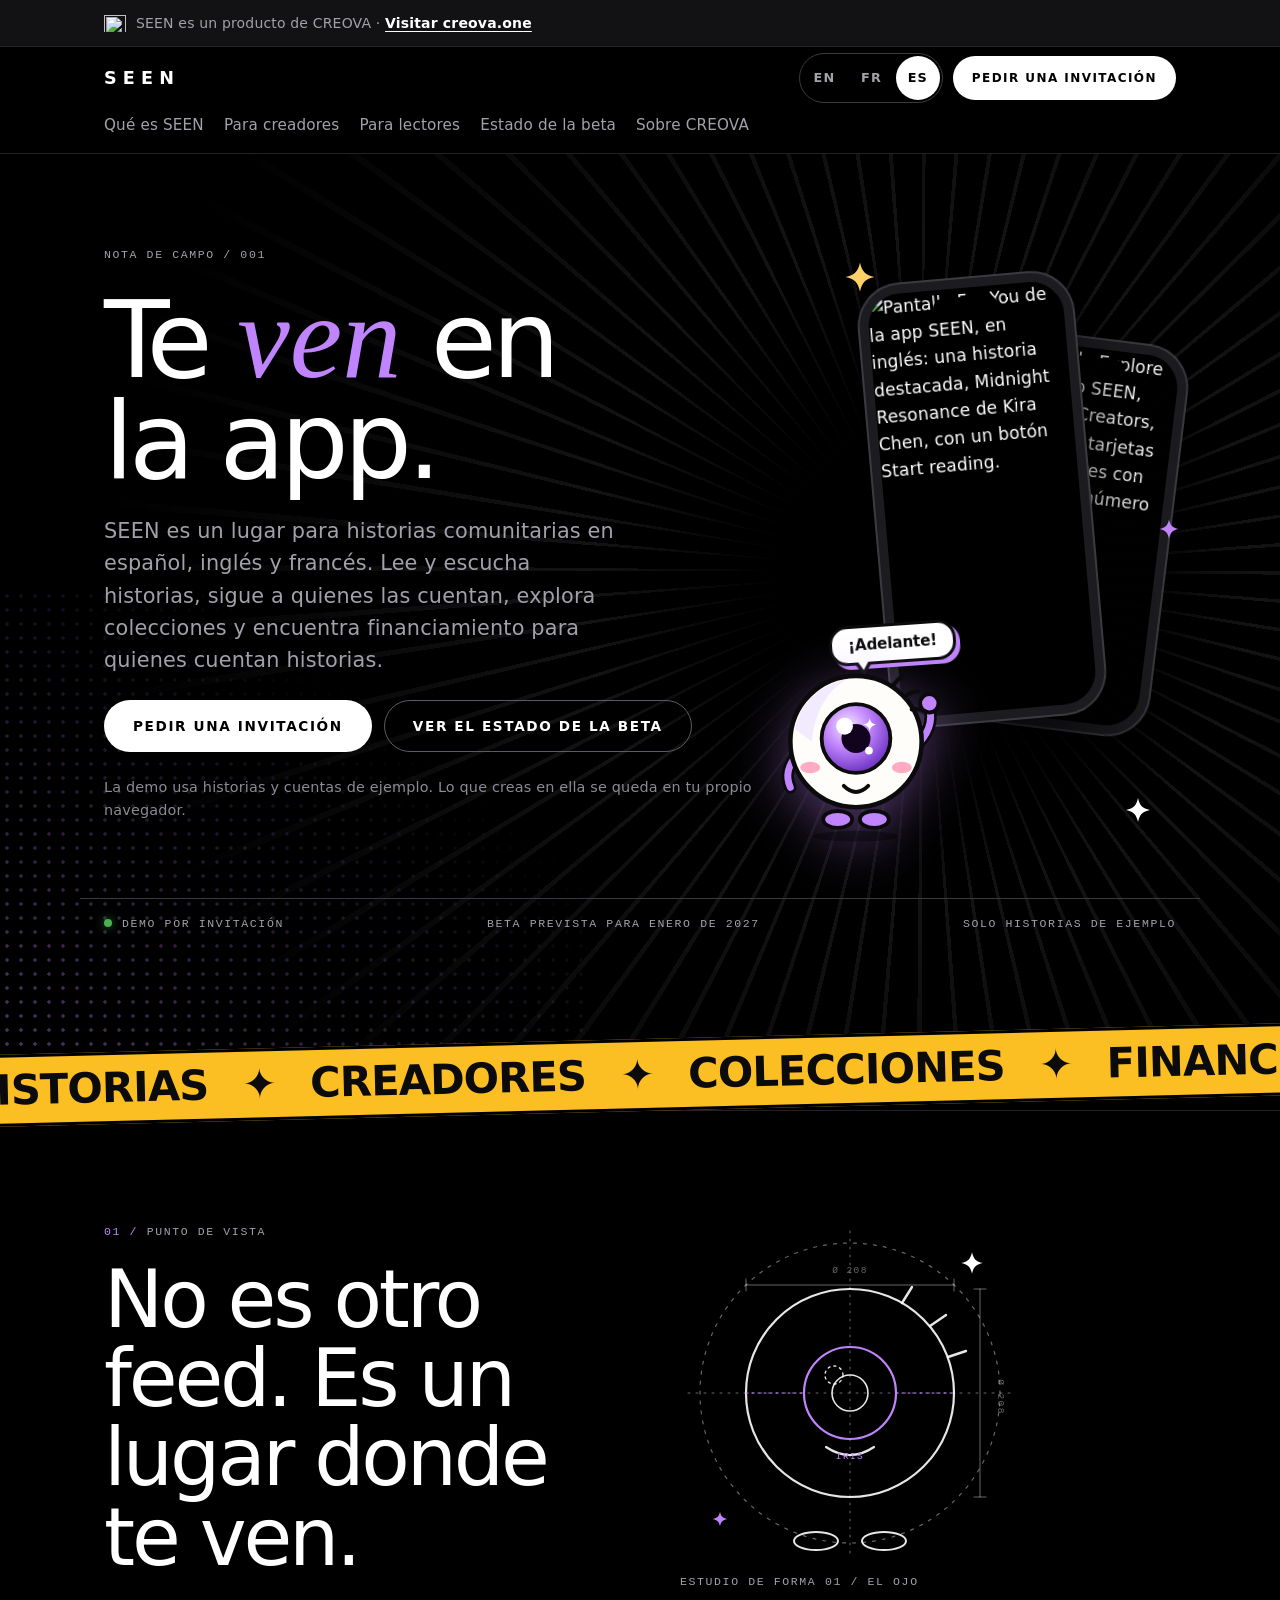
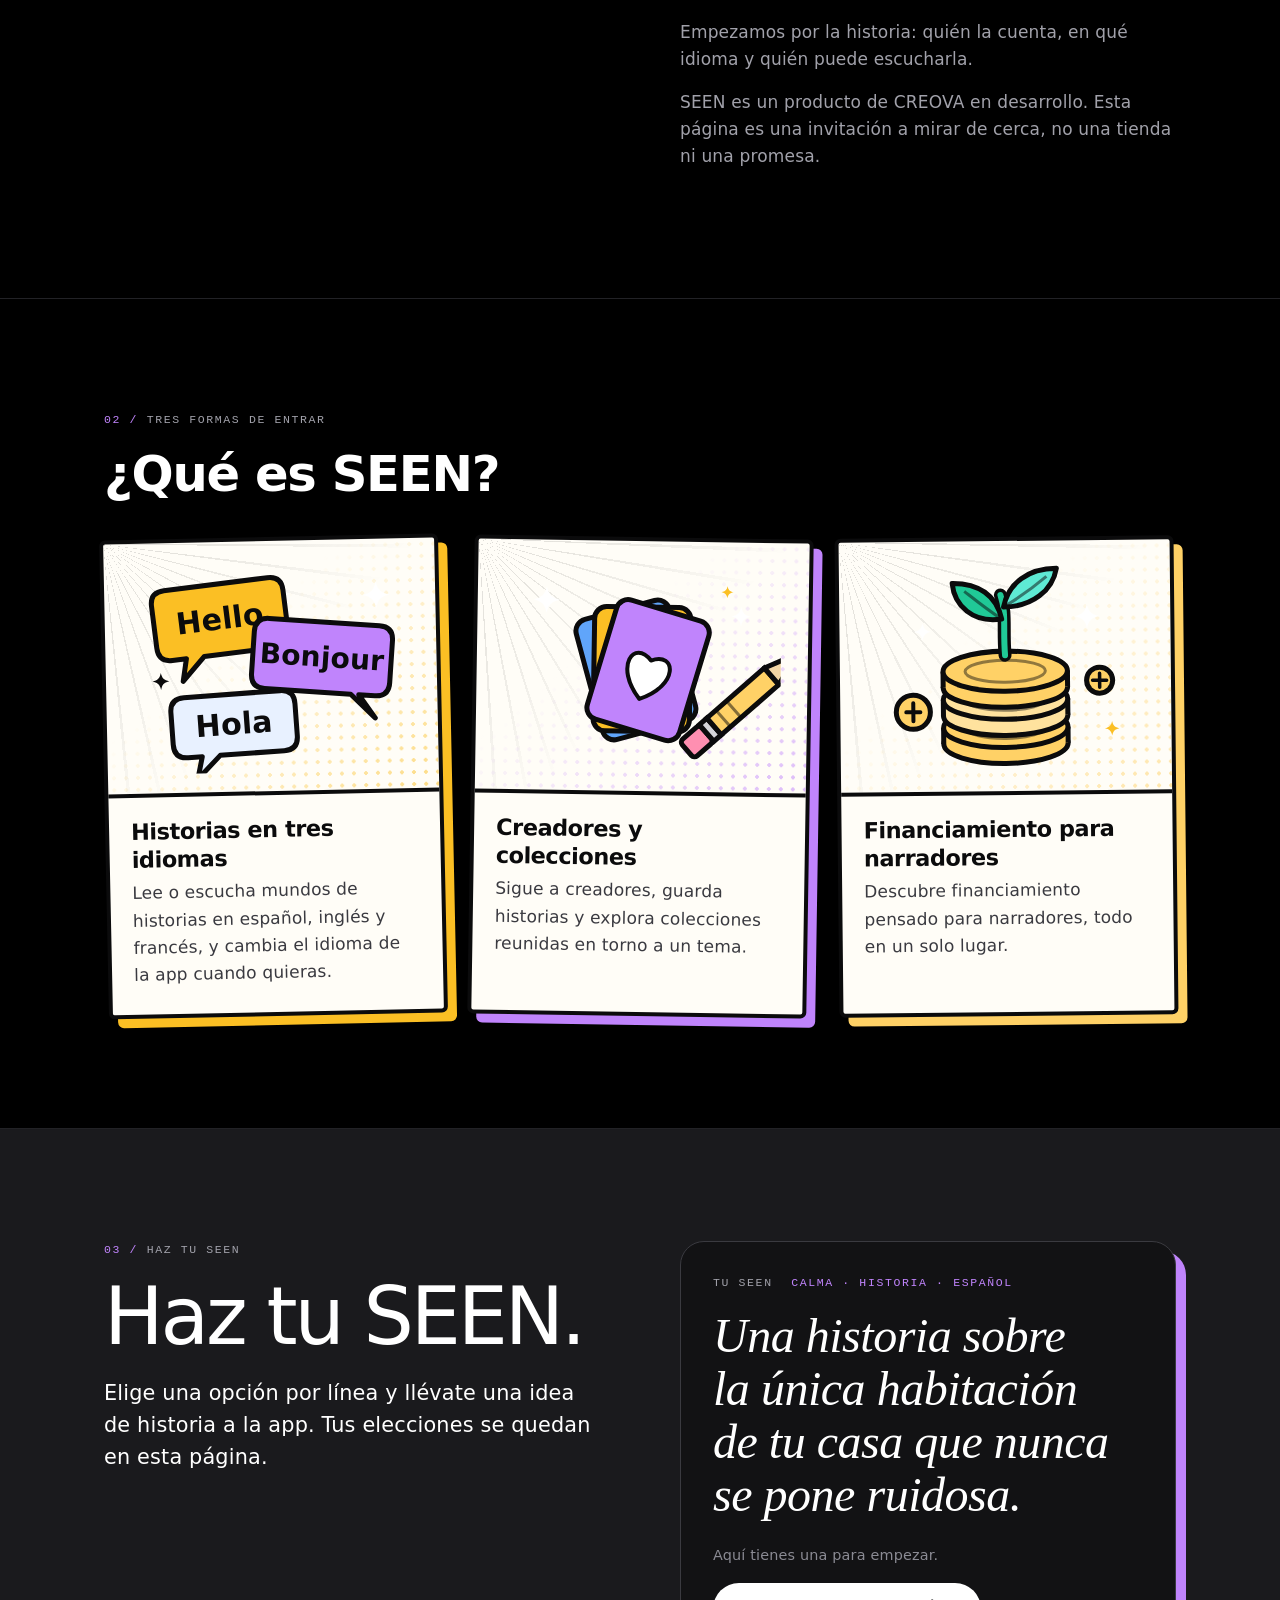
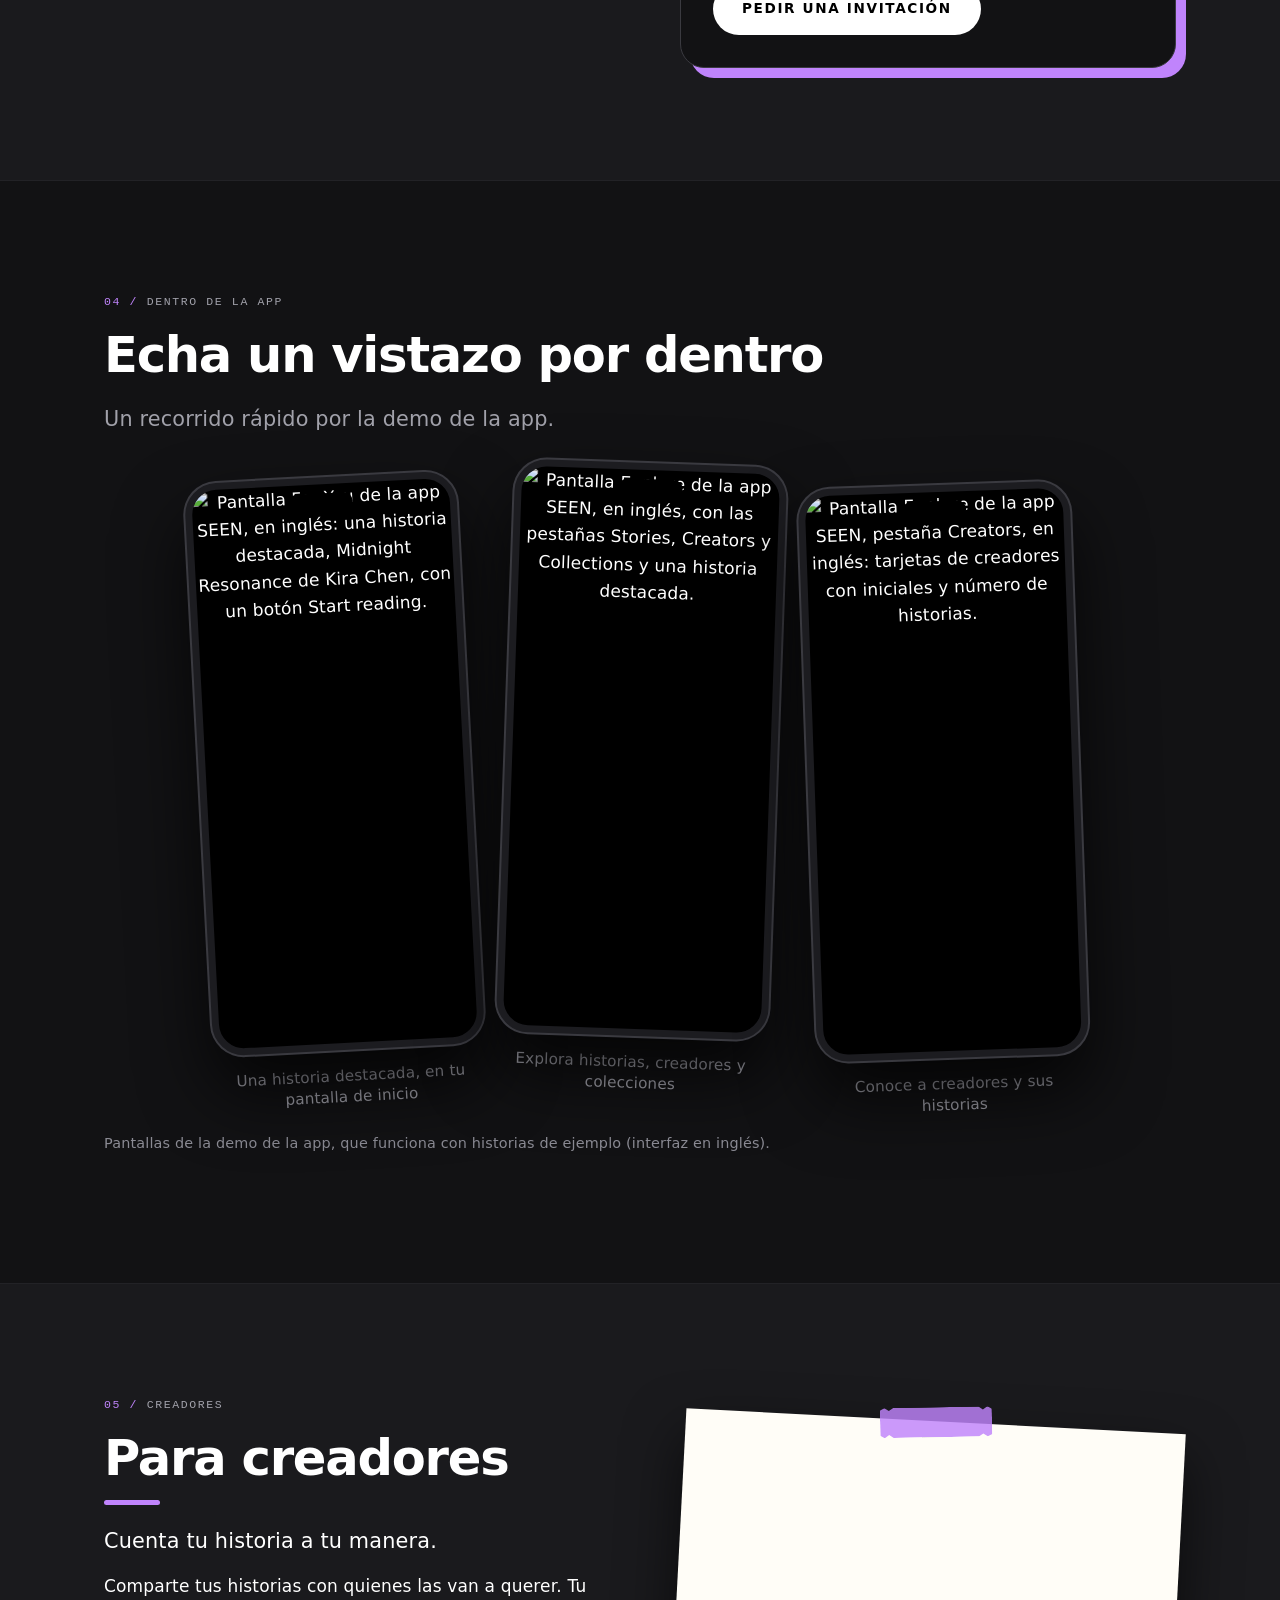
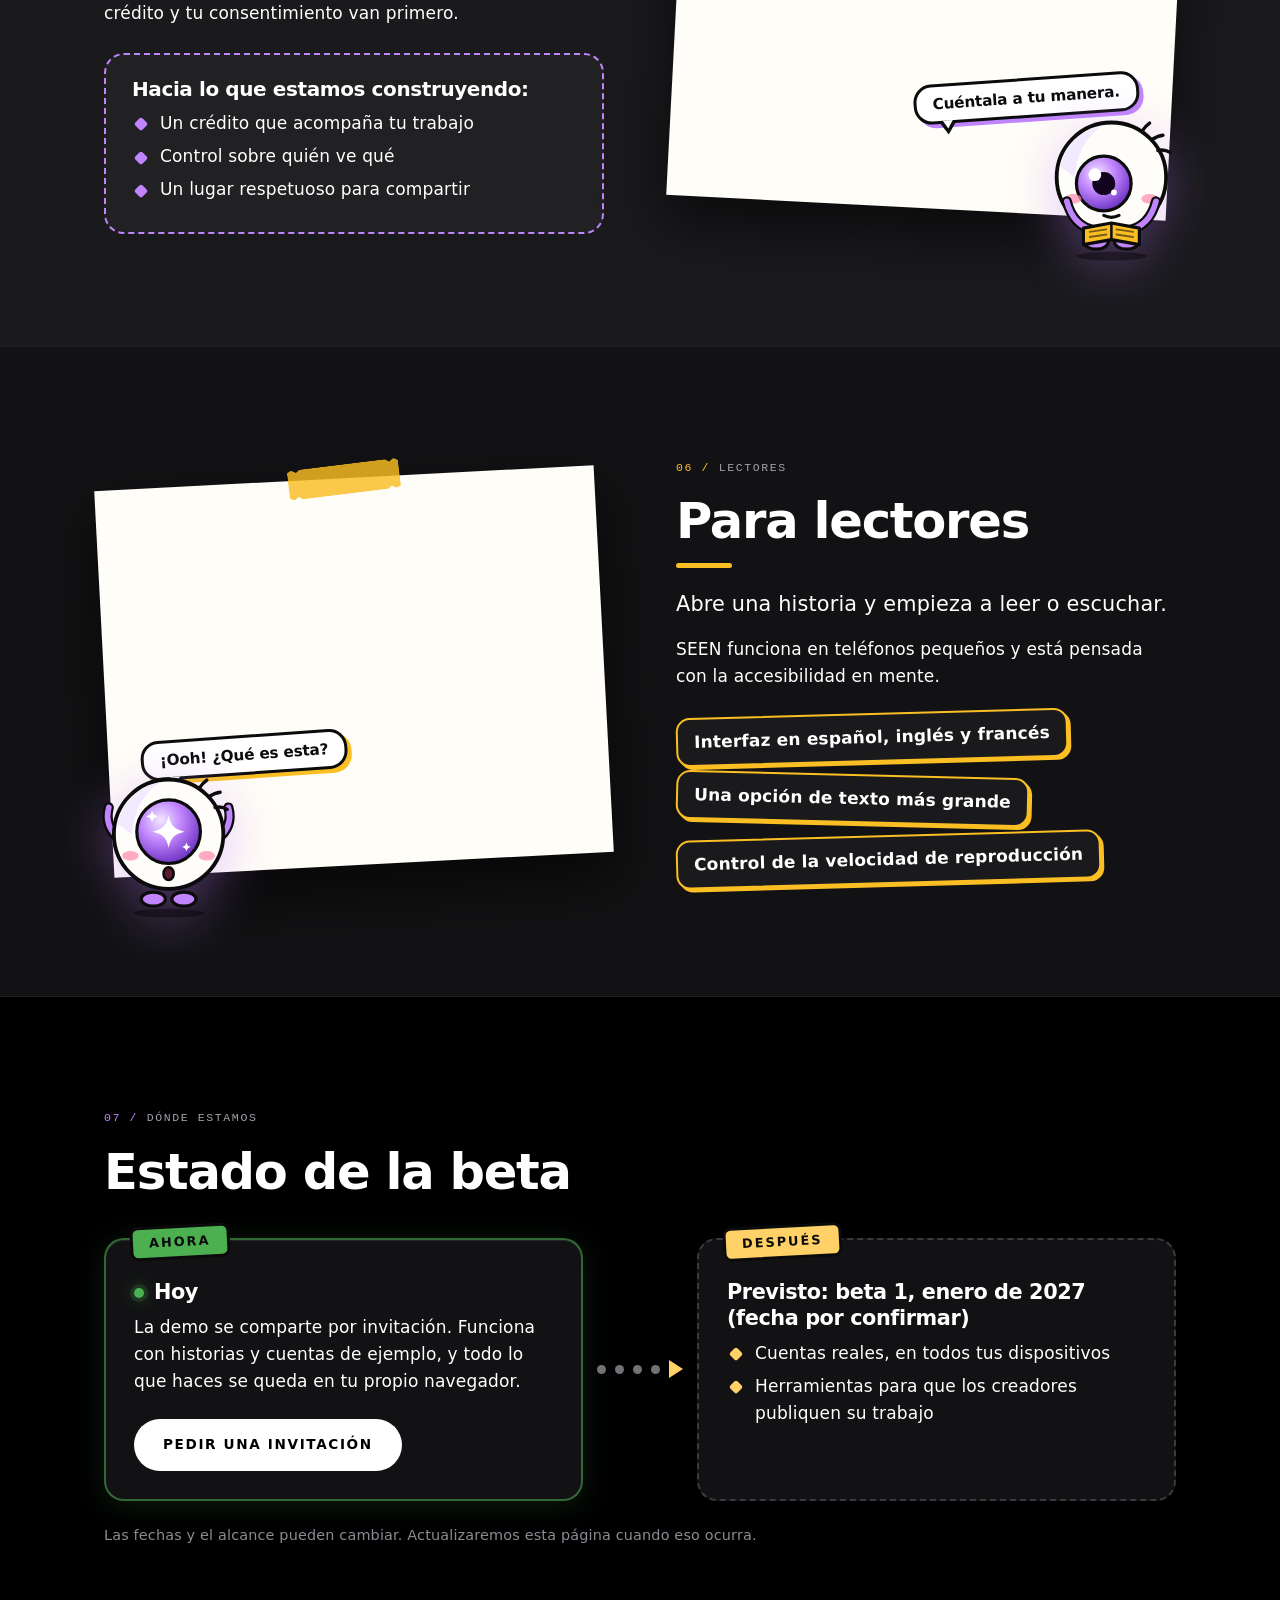
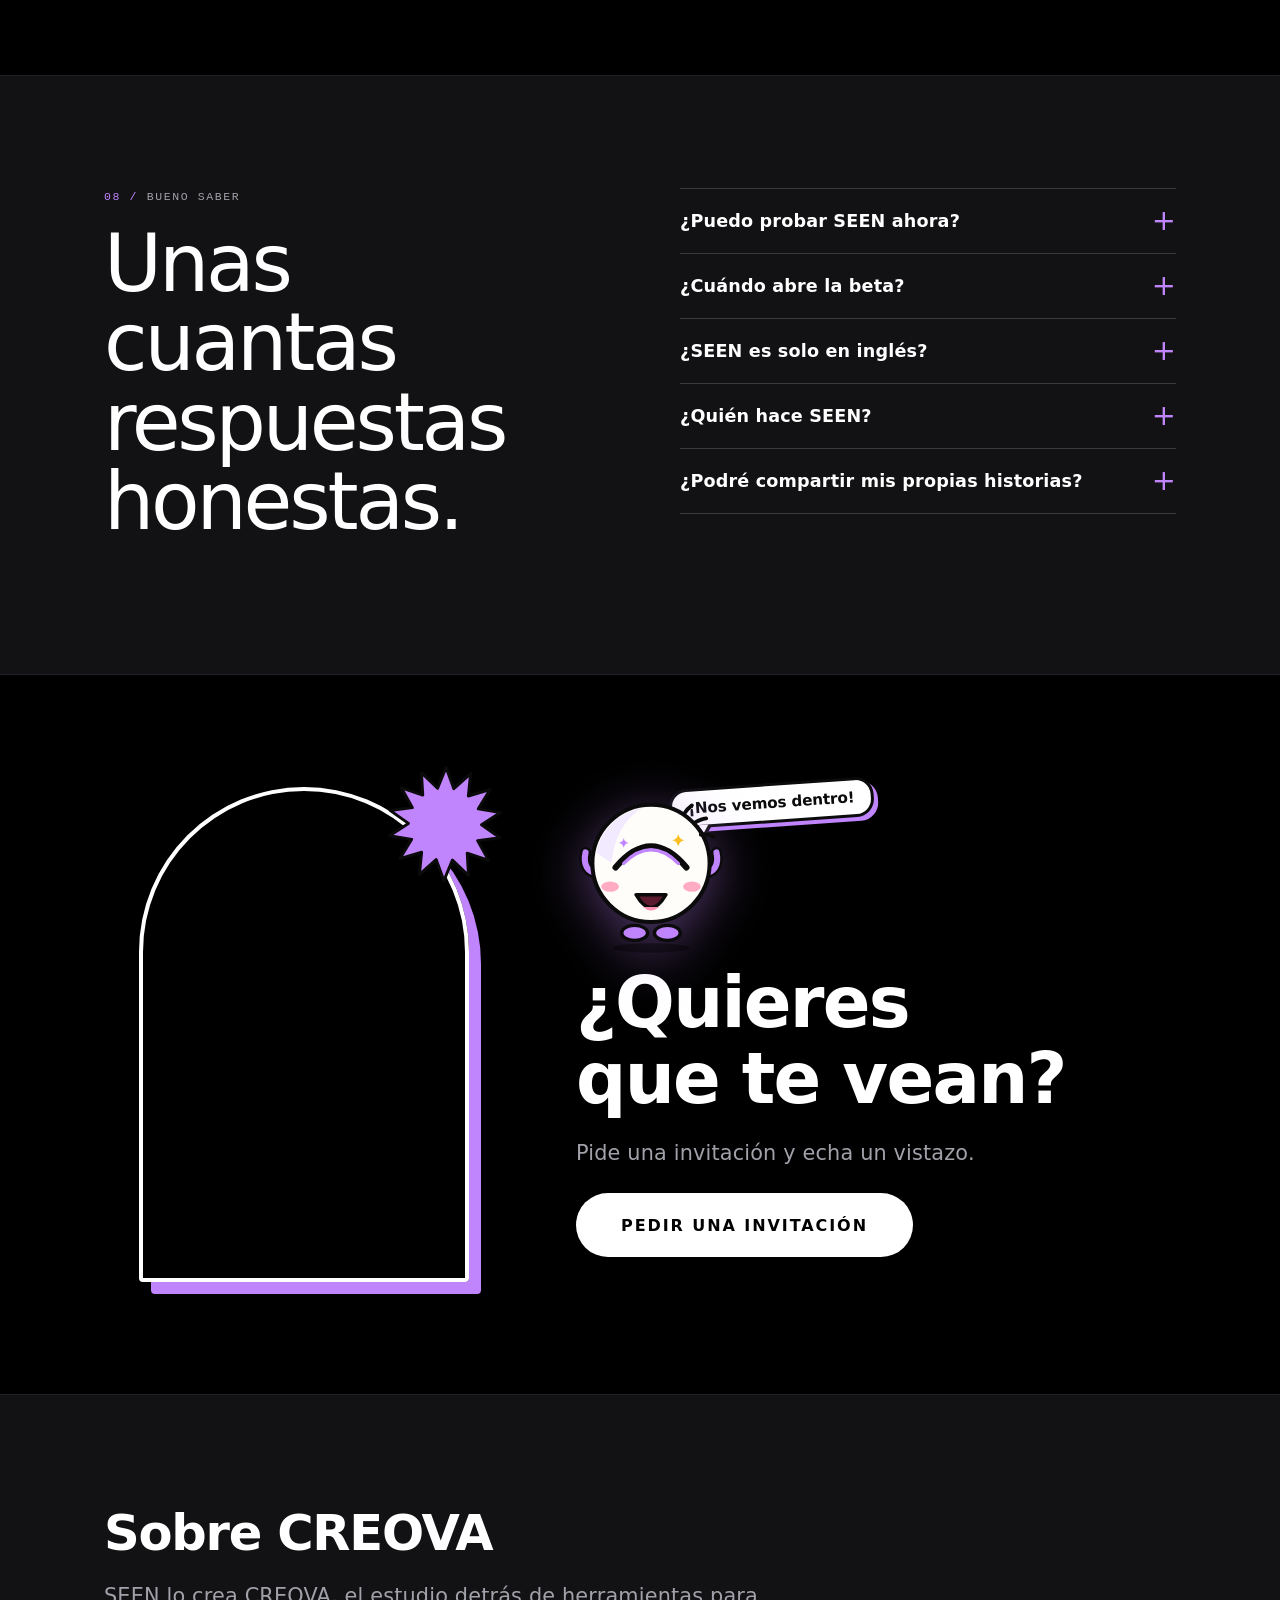
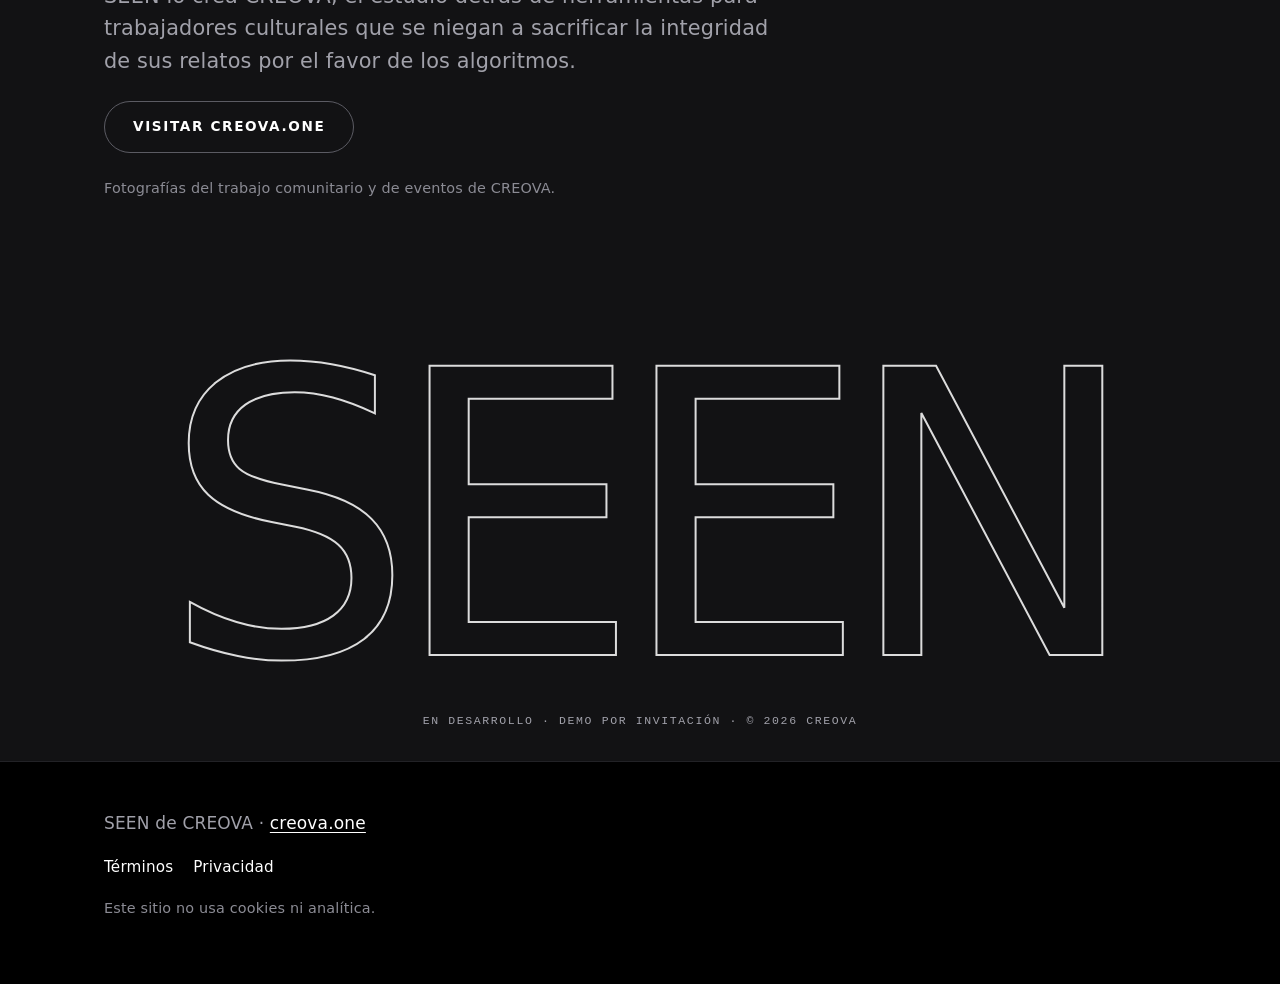
==== es/index.html @ 84ec368d "Publish SEEN website" ====
<!DOCTYPE html>
<html lang="es">
  <head>
    <meta charset="UTF-8" />
    <meta name="viewport" content="width=device-width, initial-scale=1" />
    <meta http-equiv="Content-Security-Policy" content="default-src 'none'; script-src 'self'; style-src 'self'; font-src 'self'; img-src 'self' data:; base-uri 'self'; form-action 'none'" />
    <meta name="referrer" content="strict-origin-when-cross-origin" />
    <title>SEEN: Te ven en la app</title>
    <meta name="description" content="SEEN es un lugar para historias comunitarias en español, inglés y francés. Lee y escucha historias, sigue a sus creadores, explora colecciones y encuentra financiamiento para quienes cuentan historias." />
    <meta name="theme-color" content="#000000" />
    <link rel="icon" type="image/png" sizes="192x192" href="../icons/icon-192.png" />
    <link rel="apple-touch-icon" href="../icons/apple-touch-icon.png" />
    <meta name="apple-mobile-web-app-title" content="SEEN" />
    <meta property="og:type" content="website" />
    <meta property="og:site_name" content="SEEN by CREOVA" />
    <meta property="og:title" content="SEEN: Te ven en la app" />
    <meta property="og:description" content="SEEN es un lugar para historias comunitarias en español, inglés y francés. Lee y escucha historias, sigue a sus creadores, explora colecciones y encuentra financiamiento para quienes cuentan historias." />
    <meta name="twitter:card" content="summary" />
    <meta property="og:image" content="https://seen.creova.one/icons/icon-512.png" />
    <link rel="alternate" hreflang="en" href="https://seen.creova.one/" />
    <link rel="alternate" hreflang="fr" href="https://seen.creova.one/fr/" />
    <link rel="alternate" hreflang="es" href="https://seen.creova.one/es/" />
    <link rel="alternate" hreflang="x-default" href="https://seen.creova.one/" />
    <link rel="canonical" href="https://seen.creova.one/es/" />
    <meta property="og:url" content="https://seen.creova.one/es/" />
    <link rel="preload" href="../fonts/instrument-serif-latin-400-italic.woff2" as="font" type="font/woff2" crossorigin />
    <link rel="stylesheet" href="../styles.css" />
    <script src="../site.js" defer></script>
  </head>
  <body>
    <a class="skip" href="#main">Saltar al contenido</a>
    <div class="creova-bar">
      <div class="wrap bar-row">
        <img src="../creova-mark.png" alt="" width="22" height="17" />
        <p>SEEN es un producto de CREOVA · <a href="https://creova.one" rel="noopener">Visitar creova.one</a></p>
      </div>
    </div>
    <header class="site-header">
      <div class="wrap header-row">
        <a class="wordmark" href="../es/" aria-label="SEEN">SEEN</a>
        <div class="header-tools">
          <nav aria-label="Idioma">
            <ul class="pill"><li><a href="../" lang="en" hreflang="en" aria-label="English">EN</a></li><li><a href="../fr/" lang="fr" hreflang="fr" aria-label="Français">FR</a></li><li><span aria-current="true" lang="es" aria-label="Español">ES</span></li></ul>
          </nav>
          <a class="btn btn-primary btn-small" href="mailto:support@creova.one?subject=Solicitud%20de%20invitaci%C3%B3n%20a%20SEEN" rel="noopener">Pedir una invitación</a>
        </div>
        <nav class="main-nav" aria-label="Principal">
          <ul class="nav">
            <li><a href="#what">Qué es SEEN</a></li>
            <li><a href="#creators">Para creadores</a></li>
            <li><a href="#viewers">Para lectores</a></li>
            <li><a href="#beta">Estado de la beta</a></li>
            <li><a href="https://creova.one" rel="noopener">Sobre CREOVA</a></li>
          </ul>
        </nav>
      </div>
    </header>

    <main id="main">
      <section class="band band--black hero" aria-labelledby="hero-title">
        <div class="focus-lines" aria-hidden="true"></div>
        <div class="wrap hero-grid">
          <div class="hero-copy">
            <p class="mono field">Nota de campo / 001</p>
            <h1 id="hero-title">Te <em>ven</em> en la app.</h1>
            <p class="lead">SEEN es un lugar para historias comunitarias en español, inglés y francés. Lee y escucha historias, sigue a quienes las cuentan, explora colecciones y encuentra financiamiento para quienes cuentan historias.</p>
            <p class="actions">
              <a class="btn btn-primary" href="mailto:support@creova.one?subject=Solicitud%20de%20invitaci%C3%B3n%20a%20SEEN" rel="noopener">Pedir una invitación</a>
              <a class="btn btn-ghost" href="#beta">Ver el estado de la beta</a>
            </p>
            <p class="note">La demo usa historias y cuentas de ejemplo. Lo que creas en ella se queda en tu propio navegador.</p>
          </div>
          <div class="hero-stage">
            <div class="phone phone--back"><img src="../img/app-creators.jpg" alt="Pantalla Explore de la app SEEN, pestaña Creators, en inglés: tarjetas de creadores con iniciales y número de historias." width="508" height="1100" decoding="async" /></div>
            <div class="phone phone--front"><img src="../img/app-home.jpg" alt="Pantalla For You de la app SEEN, en inglés: una historia destacada, Midnight Resonance de Kira Chen, con un botón Start reading." width="508" height="1100" decoding="async" /></div>
            <div class="hero-mascot"><p class="bubble bubble--hero" aria-hidden="true">¡Adelante!</p><svg class="mascot mascot--hello" viewBox="0 0 220 244" aria-hidden="true" focusable="false" xmlns="http://www.w3.org/2000/svg"><defs><radialGradient id="iris1" cx="38%" cy="32%" r="78%"><stop offset="0" stop-color="#f3e8ff"/><stop offset=".42" stop-color="#c084fc"/><stop offset="1" stop-color="#5b21b6"/></radialGradient></defs>
    <ellipse cx="110" cy="236" rx="56" ry="7" fill="#000" opacity=".4"/>
    <ellipse cx="86" cy="214" rx="19" ry="11" fill="#c084fc" stroke="#0b0b0c" stroke-width="5"/>
    <ellipse cx="134" cy="214" rx="19" ry="11" fill="#c084fc" stroke="#0b0b0c" stroke-width="5"/>
    <path class="wave" d="M186 120 Q214 96 206 66" fill="none" stroke="#0b0b0c" stroke-width="16" stroke-linecap="round"/><path class="wave" d="M186 120 Q214 96 206 66" fill="none" stroke="#c084fc" stroke-width="9" stroke-linecap="round"/><circle class="wave" cx="206" cy="62" r="12" fill="#c084fc" stroke="#0b0b0c" stroke-width="5"/><path d="M34 128 Q14 150 24 172" fill="none" stroke="#0b0b0c" stroke-width="16" stroke-linecap="round"/><path d="M34 128 Q14 150 24 172" fill="none" stroke="#c084fc" stroke-width="9" stroke-linecap="round"/>
    <circle cx="110" cy="112" r="86" fill="#fffdfa" stroke="#0b0b0c" stroke-width="6"/>
    <path d="M30 96 Q40 44 98 30 Q58 54 52 112 Z" fill="#efe7ff" opacity=".8"/>
    <g class="iris"><circle cx="110" cy="108" r="45" fill="url(#iris1)" stroke="#0b0b0c" stroke-width="5"/><circle cx="110" cy="108" r="19" fill="#12041f"/><circle cx="95" cy="92" r="11" fill="#fff"/><circle cx="127" cy="124" r="5" fill="#fff"/><path transform="translate(128 90) rotate(0) scale(0.7)" fill="#fff" d="M0 -12 C1.6 -4.5 4.5 -1.6 12 0 C4.5 1.6 1.6 4.5 0 12 C-1.6 4.5 -4.5 1.6 -12 0 C-4.5 -1.6 -1.6 -4.5 0 -12Z"/></g>
    <ellipse cx="50" cy="146" rx="13" ry="7.5" fill="#ff8fb1" opacity=".75"/>
    <ellipse cx="170" cy="146" rx="13" ry="7.5" fill="#ff8fb1" opacity=".75"/>
    <path d="M158 40 q6 -9 12 -13 M173 53 q10 -6 18 -7 M183 70 q11 -2 19 3" fill="none" stroke="#0b0b0c" stroke-width="5.5" stroke-linecap="round"/>
    <path d="M94 170 Q110 186 126 170" fill="none" stroke="#0b0b0c" stroke-width="5" stroke-linecap="round"/>
    
    </svg></div>
            <svg class="spark spark--a" viewBox="-14 -14 28 28" width="34" height="34" aria-hidden="true" focusable="false"><path transform="translate(0 0) rotate(0) scale(1)" fill="#ffd166" d="M0 -12 C1.6 -4.5 4.5 -1.6 12 0 C4.5 1.6 1.6 4.5 0 12 C-1.6 4.5 -4.5 1.6 -12 0 C-4.5 -1.6 -1.6 -4.5 0 -12Z"/></svg><svg class="spark spark--b" viewBox="-14 -14 28 28" width="22" height="22" aria-hidden="true" focusable="false"><path transform="translate(0 0) rotate(0) scale(1)" fill="#c084fc" d="M0 -12 C1.6 -4.5 4.5 -1.6 12 0 C4.5 1.6 1.6 4.5 0 12 C-1.6 4.5 -4.5 1.6 -12 0 C-4.5 -1.6 -1.6 -4.5 0 -12Z"/></svg><svg class="spark spark--c" viewBox="-14 -14 28 28" width="28" height="28" aria-hidden="true" focusable="false"><path transform="translate(0 0) rotate(0) scale(1)" fill="#fff" d="M0 -12 C1.6 -4.5 4.5 -1.6 12 0 C4.5 1.6 1.6 4.5 0 12 C-1.6 4.5 -4.5 1.6 -12 0 C-4.5 -1.6 -1.6 -4.5 0 -12Z"/></svg>
          </div>
        </div>
        <ul class="wrap statusbar mono"><li>Demo por invitación</li><li>Beta prevista para enero de 2027</li><li>Solo historias de ejemplo</li></ul>
      </section>

      <div class="marquee" aria-hidden="true"><div class="marquee-track"><div class="marquee-group"><span>Historias</span><span>Creadores</span><span>Colecciones</span><span>Financiamiento</span><span>English</span><span>Français</span><span>Español</span></div><div class="marquee-group"><span>Historias</span><span>Creadores</span><span>Colecciones</span><span>Financiamiento</span><span>English</span><span>Français</span><span>Español</span></div></div></div>

      <section class="band band--black idea" aria-labelledby="idea-title">
        <div class="wrap idea-grid">
          <div>
            <p class="kicker mono">Punto de vista</p>
            <h2 id="idea-title" class="display">No es otro feed. Es un lugar donde te ven.</h2>
          </div>
          <div class="idea-side">
            <figure class="study"><svg class="study-art" viewBox="0 0 340 340" aria-hidden="true" focusable="false" xmlns="http://www.w3.org/2000/svg"><g fill="none" stroke-linecap="round">
      <circle cx="170" cy="170" r="150" stroke="rgba(255,255,255,.4)" stroke-width="1.2" stroke-dasharray="3 7"/>
      <path d="M170 8 V332 M8 170 H332" stroke="rgba(255,255,255,.4)" stroke-width="1" stroke-dasharray="2 6"/>
      <circle cx="170" cy="170" r="104" stroke="rgba(255,255,255,.9)" stroke-width="2.2"/>
      <circle cx="170" cy="170" r="46" stroke="#c084fc" stroke-width="2.2"/>
      <circle cx="170" cy="170" r="18" stroke="rgba(255,255,255,.9)" stroke-width="1.6"/>
      <circle cx="154" cy="152" r="9" stroke="rgba(255,255,255,.9)" stroke-width="1.4" stroke-dasharray="2 4"/>
      <path d="M222 80 L232 64 M250 103 L266 92 M268 134 L286 128" stroke="rgba(255,255,255,.9)" stroke-width="2.4"/>
      <path d="M146 224 q24 16 48 0" stroke="rgba(255,255,255,.9)" stroke-width="2.2"/>
      <ellipse cx="136" cy="318" rx="22" ry="9" stroke="rgba(255,255,255,.9)" stroke-width="2"/><ellipse cx="204" cy="318" rx="22" ry="9" stroke="rgba(255,255,255,.9)" stroke-width="2"/>
      <path d="M66 170 H124 M216 170 H274" stroke="#c084fc" stroke-width="1.2" stroke-dasharray="2 4"/>
      <path d="M66 62 H274" stroke="rgba(255,255,255,.4)" stroke-width="1"/><path d="M66 56 V68 M274 56 V68" stroke="rgba(255,255,255,.4)" stroke-width="1"/>
      <path d="M300 66 V274" stroke="rgba(255,255,255,.4)" stroke-width="1"/><path d="M294 66 H306 M294 274 H306" stroke="rgba(255,255,255,.4)" stroke-width="1"/>
    </g>
    <g fill="rgba(255,255,255,.9)" font-size="9.5" letter-spacing="1.4" class="mono-svg">
      <text x="170" y="50" text-anchor="middle" fill="rgba(255,255,255,.4)">&#216; 208</text>
      <text x="318" y="174" text-anchor="middle" fill="rgba(255,255,255,.4)" transform="rotate(90 318 174)">&#216; 208</text>
      <text x="170" y="236" text-anchor="middle" fill="#c084fc">IRIS</text>
      
    </g>
    <path transform="translate(292 40) rotate(0) scale(0.9)" fill="#fff" d="M0 -12 C1.6 -4.5 4.5 -1.6 12 0 C4.5 1.6 1.6 4.5 0 12 C-1.6 4.5 -4.5 1.6 -12 0 C-4.5 -1.6 -1.6 -4.5 0 -12Z"/><path transform="translate(40 296) rotate(0) scale(0.6)" fill="#c084fc" d="M0 -12 C1.6 -4.5 4.5 -1.6 12 0 C4.5 1.6 1.6 4.5 0 12 C-1.6 4.5 -4.5 1.6 -12 0 C-4.5 -1.6 -1.6 -4.5 0 -12Z"/></svg><figcaption class="mono">Estudio de forma 01 / El ojo</figcaption></figure>
            <p>Empezamos por la historia: quién la cuenta, en qué idioma y quién puede escucharla.</p>
            <p>SEEN es un producto de CREOVA en desarrollo. Esta página es una invitación a mirar de cerca, no una tienda ni una promesa.</p>
          </div>
        </div>
      </section>

      <section id="what" class="band band--black" aria-labelledby="what-title">
        <div class="wrap">
          <p class="kicker mono">Tres formas de entrar</p>
          <h2 id="what-title">¿Qué es SEEN?</h2>
          <div class="panels">
            <article class="mpanel mpanel--story">
              <div class="paper"><div class="tone" aria-hidden="true"></div><svg class="spot spot--lang" viewBox="0 0 260 210" aria-hidden="true" focusable="false" xmlns="http://www.w3.org/2000/svg"><g transform="rotate(-6 80 57)"><path d="M28 22 H132 Q146 22 146 36 V78 Q146 92 132 92 H60 L36 114 L42 92 H28 Q14 92 14 78 V36 Q14 22 28 22 Z" fill="#fbbf24" stroke="#0b0b0c" stroke-width="5" stroke-linejoin="round"/><text x="80" y="67.2" text-anchor="middle" font-size="30" font-weight="800" fill="#0b0b0c" class="spot-text">Hello</text></g><g transform="rotate(5 181 97)"><path d="M126 62 H236 Q250 62 250 76 V118 Q250 132 236 132 H220 L238 154 L212 132 H126 Q112 132 112 118 V76 Q112 62 126 62 Z" fill="#c084fc" stroke="#0b0b0c" stroke-width="5" stroke-linejoin="round"/><text x="181" y="106.52" text-anchor="middle" font-size="28" font-weight="800" fill="#0b0b0c" class="spot-text">Bonjour</text></g><g transform="rotate(-3 92 162)"><path d="M44 132 H140 Q154 132 154 146 V178 Q154 192 140 192 H76 L52 214 L58 192 H44 Q30 192 30 178 V146 Q30 132 44 132 Z" fill="#e8f1ff" stroke="#0b0b0c" stroke-width="5" stroke-linejoin="round"/><text x="92" y="172.2" text-anchor="middle" font-size="30" font-weight="800" fill="#0b0b0c" class="spot-text">Hola</text></g>
       <path transform="translate(236 36) rotate(0) scale(1.1)" fill="#fff" d="M0 -12 C1.6 -4.5 4.5 -1.6 12 0 C4.5 1.6 1.6 4.5 0 12 C-1.6 4.5 -4.5 1.6 -12 0 C-4.5 -1.6 -1.6 -4.5 0 -12Z"/><path transform="translate(20 118) rotate(0) scale(0.7)" fill="#0b0b0c" d="M0 -12 C1.6 -4.5 4.5 -1.6 12 0 C4.5 1.6 1.6 4.5 0 12 C-1.6 4.5 -4.5 1.6 -12 0 C-4.5 -1.6 -1.6 -4.5 0 -12Z"/></svg></div>
              <div class="caption"><h3>Historias en tres idiomas</h3><p>Lee o escucha mundos de historias en español, inglés y francés, y cambia el idioma de la app cuando quieras.</p></div>
            </article>
            <article class="mpanel mpanel--creator">
              <div class="paper"><div class="tone" aria-hidden="true"></div><svg class="spot spot--create" viewBox="0 0 260 210" aria-hidden="true" focusable="false" xmlns="http://www.w3.org/2000/svg"><g transform="rotate(-16 130 130)"><rect x="82" y="46" width="96" height="124" rx="12" fill="#60a5fa" stroke="#0b0b0c" stroke-width="5"/><circle cx="130" cy="92" r="14" fill="#fff" stroke="#0b0b0c" stroke-width="4"/><path d="M102 150 Q130 116 158 150" fill="#fff" stroke="#0b0b0c" stroke-width="4"/></g>
       <g transform="rotate(0 130 130)"><rect x="82" y="46" width="96" height="124" rx="12" fill="#fbbf24" stroke="#0b0b0c" stroke-width="5"/><path d="M130 76 l8 18 20 2 -15 13 5 20 -18 -10 -18 10 5 -20 -15 -13 20 -2 Z" fill="#fff" stroke="#0b0b0c" stroke-width="4" stroke-linejoin="round"/></g>
       <g transform="rotate(16 130 130)"><rect x="82" y="46" width="96" height="124" rx="12" fill="#c084fc" stroke="#0b0b0c" stroke-width="5"/><path d="M130 138 C96 114 108 82 130 98 C152 82 164 114 130 138 Z" fill="#fff" stroke="#0b0b0c" stroke-width="4" stroke-linejoin="round"/></g>
       <g transform="translate(176 188) rotate(-42)"><rect x="0" y="-11" width="26" height="22" rx="4" fill="#ff8fb1" stroke="#0b0b0c" stroke-width="5"/><rect x="26" y="-11" width="10" height="22" fill="#d4d4d8" stroke="#0b0b0c" stroke-width="5"/><rect x="36" y="-11" width="76" height="22" fill="#ffd166" stroke="#0b0b0c" stroke-width="5"/><path d="M48 -11 V11 M62 -11 V11" stroke="#0b0b0c" stroke-width="3" opacity=".5"/><path d="M112 -11 L146 0 L112 11 Z" fill="#f3d6a5" stroke="#0b0b0c" stroke-width="5" stroke-linejoin="round"/><path d="M134 -4 L146 0 L134 4 Z" fill="#0b0b0c"/></g>
       <path transform="translate(34 40) rotate(0) scale(1.1)" fill="#fff" d="M0 -12 C1.6 -4.5 4.5 -1.6 12 0 C4.5 1.6 1.6 4.5 0 12 C-1.6 4.5 -4.5 1.6 -12 0 C-4.5 -1.6 -1.6 -4.5 0 -12Z"/><path transform="translate(228 54) rotate(0) scale(0.8)" fill="#fff" d="M0 -12 C1.6 -4.5 4.5 -1.6 12 0 C4.5 1.6 1.6 4.5 0 12 C-1.6 4.5 -4.5 1.6 -12 0 C-4.5 -1.6 -1.6 -4.5 0 -12Z"/><path transform="translate(214 30) rotate(0) scale(0.5)" fill="#fbbf24" d="M0 -12 C1.6 -4.5 4.5 -1.6 12 0 C4.5 1.6 1.6 4.5 0 12 C-1.6 4.5 -4.5 1.6 -12 0 C-4.5 -1.6 -1.6 -4.5 0 -12Z"/></svg></div>
              <div class="caption"><h3>Creadores y colecciones</h3><p>Sigue a creadores, guarda historias y explora colecciones reunidas en torno a un tema.</p></div>
            </article>
            <article class="mpanel mpanel--funding">
              <div class="paper"><div class="tone" aria-hidden="true"></div><svg class="spot spot--fund" viewBox="0 0 260 210" aria-hidden="true" focusable="false" xmlns="http://www.w3.org/2000/svg"><ellipse cx="130" cy="182" rx="62" ry="20" fill="#ffd166" stroke="#0b0b0c" stroke-width="5"/><rect x="68" y="166" width="124" height="16" fill="#ffd166"/><path d="M68 166 V182 M192 166 V182" stroke="#0b0b0c" stroke-width="5"/><ellipse cx="130" cy="166" rx="62" ry="20" fill="#ffd166" stroke="#0b0b0c" stroke-width="5"/><ellipse cx="130" cy="166" rx="40" ry="11" fill="none" stroke="#0b0b0c" stroke-width="3" opacity=".45"/><ellipse cx="130" cy="154" rx="62" ry="20" fill="#ffe29e" stroke="#0b0b0c" stroke-width="5"/><rect x="68" y="138" width="124" height="16" fill="#ffe29e"/><path d="M68 138 V154 M192 138 V154" stroke="#0b0b0c" stroke-width="5"/><ellipse cx="130" cy="138" rx="62" ry="20" fill="#ffe29e" stroke="#0b0b0c" stroke-width="5"/><ellipse cx="130" cy="138" rx="40" ry="11" fill="none" stroke="#0b0b0c" stroke-width="3" opacity=".45"/><ellipse cx="130" cy="126" rx="62" ry="20" fill="#ffd166" stroke="#0b0b0c" stroke-width="5"/><rect x="68" y="110" width="124" height="16" fill="#ffd166"/><path d="M68 110 V126 M192 110 V126" stroke="#0b0b0c" stroke-width="5"/><ellipse cx="130" cy="110" rx="62" ry="20" fill="#ffd166" stroke="#0b0b0c" stroke-width="5"/><ellipse cx="130" cy="110" rx="40" ry="11" fill="none" stroke="#0b0b0c" stroke-width="3" opacity=".45"/>
     <path d="M130 94 C128 68 132 52 126 34" fill="none" stroke="#0b0b0c" stroke-width="13" stroke-linecap="round"/><path d="M130 94 C128 68 132 52 126 34" fill="none" stroke="#20c997" stroke-width="6" stroke-linecap="round"/>
     <path d="M127 58 C98 62 80 44 78 22 C104 22 122 34 127 58 Z" fill="#20c997" stroke="#0b0b0c" stroke-width="5" stroke-linejoin="round"/><path d="M129 46 C158 46 178 30 182 8 C154 8 134 22 129 46 Z" fill="#5eead4" stroke="#0b0b0c" stroke-width="5" stroke-linejoin="round"/>
     <path d="M127 58 C112 48 100 38 90 30 M129 46 C146 36 160 26 172 16" stroke="#0b0b0c" stroke-width="3" fill="none" opacity=".5"/>
     <circle cx="38" cy="150" r="17" fill="#ffd166" stroke="#0b0b0c" stroke-width="5"/><path d="M38 141 v18 M31 150 h14" stroke="#0b0b0c" stroke-width="4" stroke-linecap="round"/><circle cx="224" cy="120" r="13" fill="#ffd166" stroke="#0b0b0c" stroke-width="5"/><path d="M224 113 v14 M217 120 h14" stroke="#0b0b0c" stroke-width="3.5" stroke-linecap="round"/>
     <path transform="translate(212 56) rotate(0) scale(1)" fill="#fff" d="M0 -12 C1.6 -4.5 4.5 -1.6 12 0 C4.5 1.6 1.6 4.5 0 12 C-1.6 4.5 -4.5 1.6 -12 0 C-4.5 -1.6 -1.6 -4.5 0 -12Z"/><path transform="translate(48 70) rotate(0) scale(0.7)" fill="#fff" d="M0 -12 C1.6 -4.5 4.5 -1.6 12 0 C4.5 1.6 1.6 4.5 0 12 C-1.6 4.5 -4.5 1.6 -12 0 C-4.5 -1.6 -1.6 -4.5 0 -12Z"/><path transform="translate(236 168) rotate(0) scale(0.6)" fill="#fbbf24" d="M0 -12 C1.6 -4.5 4.5 -1.6 12 0 C4.5 1.6 1.6 4.5 0 12 C-1.6 4.5 -4.5 1.6 -12 0 C-4.5 -1.6 -1.6 -4.5 0 -12Z"/></svg></div>
              <div class="caption"><h3>Financiamiento para narradores</h3><p>Descubre financiamiento pensado para narradores, todo en un solo lugar.</p></div>
            </article>
          </div>
        </div>
      </section>

      <section id="make" class="band band--elevated make" aria-labelledby="make-title" data-make>
        <div class="wrap make-grid">
          <div>
            <p class="kicker mono">Haz tu SEEN</p>
            <h2 id="make-title" class="display">Haz tu SEEN.</h2>
            <p class="lead">Elige una opción por línea y llévate una idea de historia a la app. Tus elecciones se quedan en esta página.</p>
            <div class="make-controls" data-controls hidden>
              <fieldset><legend class="mono">Empieza con un sentimiento</legend><div class="opts"><label class="opt"><input type="radio" name="feeling" value="0" checked /><span>Calma</span></label><label class="opt"><input type="radio" name="feeling" value="1" /><span>Audacia</span></label><label class="opt"><input type="radio" name="feeling" value="2" /><span>Ternura</span></label></div></fieldset>
              <fieldset><legend class="mono">Elige una forma</legend><div class="opts"><label class="opt"><input type="radio" name="form" value="0" checked /><span>Historia</span></label><label class="opt"><input type="radio" name="form" value="1" /><span>Canción</span></label><label class="opt"><input type="radio" name="form" value="2" /><span>Película</span></label></div></fieldset>
              <fieldset><legend class="mono">Dilo en</legend><div class="opts"><label class="opt"><input type="radio" name="lang" value="0" /><span>English</span></label><label class="opt"><input type="radio" name="lang" value="1" /><span>Français</span></label><label class="opt"><input type="radio" name="lang" value="2" checked /><span>Español</span></label></div></fieldset>
            </div>
          </div>
          <div class="make-card">
            <p class="mono make-label">Tu SEEN <span data-tags>Calma · Historia · Español</span></p>
            <p class="seed" data-output lang="es" aria-live="polite">Una historia sobre la única habitación de tu casa que nunca se pone ruidosa.</p>
            <p class="note" data-fallback>Aquí tienes una para empezar.</p>
            <p class="actions">
              <button type="button" class="btn btn-ghost" data-copy data-done="Copiado" hidden>Copiar mi SEEN</button>
              <a class="btn btn-primary" href="mailto:support@creova.one?subject=Solicitud%20de%20invitaci%C3%B3n%20a%20SEEN" rel="noopener">Pedir una invitación</a>
            </p>
          </div>
        </div>
        <ul data-seeds hidden><li data-seed="en-0-0" lang="en">A story about the one room in your house that never gets loud.</li><li data-seed="en-0-1" lang="en">A song for the hour just before everyone wakes.</li><li data-seed="en-0-2" lang="en">A film that is only the light moving across one kitchen table.</li><li data-seed="en-1-0" lang="en">A story that begins with you saying the thing out loud.</li><li data-seed="en-1-1" lang="en">A song that takes up the whole street.</li><li data-seed="en-1-2" lang="en">A film whose first shot is the last thing anyone expected.</li><li data-seed="en-2-0" lang="en">A story about someone who remembers your name correctly.</li><li data-seed="en-2-1" lang="en">A song for the person who stayed.</li><li data-seed="en-2-2" lang="en">A film made of hands: cooking, mending, waving goodbye.</li><li data-seed="fr-0-0" lang="fr">Une histoire sur la seule pièce de la maison qui ne devient jamais bruyante.</li><li data-seed="fr-0-1" lang="fr">Une chanson pour l'heure juste avant que tout le monde se réveille.</li><li data-seed="fr-0-2" lang="fr">Un film qui n'est que la lumière qui traverse une table de cuisine.</li><li data-seed="fr-1-0" lang="fr">Une histoire qui commence par vous, qui dites la chose à voix haute.</li><li data-seed="fr-1-1" lang="fr">Une chanson qui prend toute la rue.</li><li data-seed="fr-1-2" lang="fr">Un film dont le premier plan est ce que personne n'attendait.</li><li data-seed="fr-2-0" lang="fr">Une histoire sur quelqu'un qui retient correctement votre nom.</li><li data-seed="fr-2-1" lang="fr">Une chanson pour la personne qui est restée.</li><li data-seed="fr-2-2" lang="fr">Un film fait de mains : qui cuisinent, qui réparent, qui disent au revoir.</li><li data-seed="es-0-0" lang="es">Una historia sobre la única habitación de tu casa que nunca se pone ruidosa.</li><li data-seed="es-0-1" lang="es">Una canción para la hora justo antes de que todos despierten.</li><li data-seed="es-0-2" lang="es">Una película que es solo la luz cruzando una mesa de cocina.</li><li data-seed="es-1-0" lang="es">Una historia que empieza contigo diciendo la cosa en voz alta.</li><li data-seed="es-1-1" lang="es">Una canción que ocupa toda la calle.</li><li data-seed="es-1-2" lang="es">Una película cuyo primer plano es lo que nadie esperaba.</li><li data-seed="es-2-0" lang="es">Una historia sobre alguien que recuerda bien tu nombre.</li><li data-seed="es-2-1" lang="es">Una canción para la persona que se quedó.</li><li data-seed="es-2-2" lang="es">Una película hecha de manos: cocinando, remendando, diciendo adiós.</li></ul>
      </section>

      <section class="band band--surface tour" aria-labelledby="tour-title">
        <div class="wrap">
          <p class="kicker mono">Dentro de la app</p>
          <h2 id="tour-title">Echa un vistazo por dentro</h2>
          <p class="lead">Un recorrido rápido por la demo de la app.</p>
          <div class="shots">
            <figure class="shot shot--1"><div class="phone "><img src="../img/app-home.jpg" alt="Pantalla For You de la app SEEN, en inglés: una historia destacada, Midnight Resonance de Kira Chen, con un botón Start reading." width="508" height="1100" loading="lazy" decoding="async" /></div><figcaption>Una historia destacada, en tu pantalla de inicio</figcaption></figure>
            <figure class="shot shot--2"><div class="phone "><img src="../img/app-explore.jpg" alt="Pantalla Explore de la app SEEN, en inglés, con las pestañas Stories, Creators y Collections y una historia destacada." width="508" height="1100" loading="lazy" decoding="async" /></div><figcaption>Explora historias, creadores y colecciones</figcaption></figure>
            <figure class="shot shot--3"><div class="phone "><img src="../img/app-creators.jpg" alt="Pantalla Explore de la app SEEN, pestaña Creators, en inglés: tarjetas de creadores con iniciales y número de historias." width="508" height="1100" loading="lazy" decoding="async" /></div><figcaption>Conoce a creadores y sus historias</figcaption></figure>
          </div>
          <p class="note">Pantallas de la demo de la app, que funciona con historias de ejemplo (interfaz en inglés).</p>
        </div>
      </section>

      <section id="creators" class="band band--elevated band--creator" aria-labelledby="creators-title">
        <div class="wrap split">
          <div>
            <p class="kicker mono">Creadores</p>
            <h2 id="creators-title">Para creadores</h2>
            <p class="lead">Cuenta tu historia a tu manera.</p>
            <p>Comparte tus historias con quienes las van a querer. Tu crédito y tu consentimiento van primero.</p>
            <div class="quest-card">
              <h3>Hacia lo que estamos construyendo:</h3>
              <ul><li>Un crédito que acompaña tu trabajo</li><li>Control sobre quién ve qué</li><li>Un lugar respetuoso para compartir</li></ul>
            </div>
          </div>
          <figure class="polaroid polaroid--a">
            <span class="tape" aria-hidden="true"></span>
            <img src="../img/creators-laptop.jpg" alt="Una mujer se ríe al levantar la vista de su portátil en una sala comunitaria con estanterías de libros al fondo." width="960" height="639" loading="lazy" decoding="async" />
            <div class="figure-mascot"><p class="bubble " aria-hidden="true">Cuéntala a tu manera.</p><svg class="mascot mascot--read" viewBox="0 0 220 244" aria-hidden="true" focusable="false" xmlns="http://www.w3.org/2000/svg"><defs><radialGradient id="iris2" cx="38%" cy="32%" r="78%"><stop offset="0" stop-color="#f3e8ff"/><stop offset=".42" stop-color="#c084fc"/><stop offset="1" stop-color="#5b21b6"/></radialGradient></defs>
    <ellipse cx="110" cy="236" rx="56" ry="7" fill="#000" opacity=".4"/>
    <ellipse cx="86" cy="214" rx="19" ry="11" fill="#c084fc" stroke="#0b0b0c" stroke-width="5"/>
    <ellipse cx="134" cy="214" rx="19" ry="11" fill="#c084fc" stroke="#0b0b0c" stroke-width="5"/>
    
    <circle cx="110" cy="112" r="86" fill="#fffdfa" stroke="#0b0b0c" stroke-width="6"/>
    <path d="M30 96 Q40 44 98 30 Q58 54 52 112 Z" fill="#efe7ff" opacity=".8"/>
    <g class="iris" transform="translate(-12 14)"><circle cx="110" cy="108" r="43" fill="url(#iris2)" stroke="#0b0b0c" stroke-width="5"/><circle cx="110" cy="108" r="18" fill="#12041f"/><circle cx="96" cy="94" r="10" fill="#fff"/><circle cx="126" cy="122" r="4.5" fill="#fff"/></g>
    <ellipse cx="50" cy="146" rx="13" ry="7.5" fill="#ff8fb1" opacity=".75"/>
    <ellipse cx="170" cy="146" rx="13" ry="7.5" fill="#ff8fb1" opacity=".75"/>
    <path d="M158 40 q6 -9 12 -13 M173 53 q10 -6 18 -7 M183 70 q11 -2 19 3" fill="none" stroke="#0b0b0c" stroke-width="5.5" stroke-linecap="round"/>
    <path d="M98 172 Q110 178 122 172" fill="none" stroke="#0b0b0c" stroke-width="5" stroke-linecap="round"/>
    <path d="M40 150 Q50 190 86 196" fill="none" stroke="#0b0b0c" stroke-width="16" stroke-linecap="round"/><path d="M40 150 Q50 190 86 196" fill="none" stroke="#c084fc" stroke-width="9" stroke-linecap="round"/><path d="M180 150 Q170 190 134 196" fill="none" stroke="#0b0b0c" stroke-width="16" stroke-linecap="round"/><path d="M180 150 Q170 190 134 196" fill="none" stroke="#c084fc" stroke-width="9" stroke-linecap="round"/>
    <g transform="translate(110 198)"><path d="M-44 -6 L0 -14 L44 -6 L44 20 L0 12 L-44 20 Z" fill="#fbbf24" stroke="#0b0b0c" stroke-width="5" stroke-linejoin="round"/><path d="M0 -14 L0 12" stroke="#0b0b0c" stroke-width="4"/><path d="M-34 0 L-8 -4 M-34 8 L-8 4 M8 -4 L34 0 M8 4 L34 8" stroke="#0b0b0c" stroke-width="3" stroke-linecap="round" opacity=".55"/></g></svg></div>
          </figure>
        </div>
      </section>

      <section id="viewers" class="band band--surface band--story" aria-labelledby="viewers-title">
        <div class="wrap split split--flip">
          <div>
            <p class="kicker mono">Lectores</p>
            <h2 id="viewers-title">Para lectores</h2>
            <p class="lead">Abre una historia y empieza a leer o escuchar.</p>
            <p>SEEN funciona en teléfonos pequeños y está pensada con la accesibilidad en mente.</p>
            <ul class="chips"><li>Interfaz en español, inglés y francés</li><li>Una opción de texto más grande</li><li>Control de la velocidad de reproducción</li></ul>
          </div>
          <figure class="polaroid polaroid--b">
            <span class="tape" aria-hidden="true"></span>
            <img src="../img/viewers-chess.jpg" alt="Dos personas conversan junto a un tablero de ajedrez en una sala comunitaria con estanterías llenas de libros." width="960" height="639" loading="lazy" decoding="async" />
            <div class="figure-mascot figure-mascot--left"><p class="bubble " aria-hidden="true">¡Ooh! ¿Qué es esta?</p><svg class="mascot mascot--wow" viewBox="0 0 220 244" aria-hidden="true" focusable="false" xmlns="http://www.w3.org/2000/svg"><defs><radialGradient id="iris3" cx="38%" cy="32%" r="78%"><stop offset="0" stop-color="#f3e8ff"/><stop offset=".42" stop-color="#c084fc"/><stop offset="1" stop-color="#5b21b6"/></radialGradient></defs>
    <ellipse cx="110" cy="236" rx="56" ry="7" fill="#000" opacity=".4"/>
    <ellipse cx="86" cy="214" rx="19" ry="11" fill="#c084fc" stroke="#0b0b0c" stroke-width="5"/>
    <ellipse cx="134" cy="214" rx="19" ry="11" fill="#c084fc" stroke="#0b0b0c" stroke-width="5"/>
    <path d="M34 120 Q8 100 16 70" fill="none" stroke="#0b0b0c" stroke-width="16" stroke-linecap="round"/><path d="M34 120 Q8 100 16 70" fill="none" stroke="#c084fc" stroke-width="9" stroke-linecap="round"/><path d="M186 120 Q212 100 204 70" fill="none" stroke="#0b0b0c" stroke-width="16" stroke-linecap="round"/><path d="M186 120 Q212 100 204 70" fill="none" stroke="#c084fc" stroke-width="9" stroke-linecap="round"/>
    <circle cx="110" cy="112" r="86" fill="#fffdfa" stroke="#0b0b0c" stroke-width="6"/>
    <path d="M30 96 Q40 44 98 30 Q58 54 52 112 Z" fill="#efe7ff" opacity=".8"/>
    <g class="iris"><circle cx="110" cy="108" r="50" fill="url(#iris3)" stroke="#0b0b0c" stroke-width="5"/><path transform="translate(110 108) rotate(0) scale(2.1)" fill="#fff" d="M0 -12 C1.6 -4.5 4.5 -1.6 12 0 C4.5 1.6 1.6 4.5 0 12 C-1.6 4.5 -4.5 1.6 -12 0 C-4.5 -1.6 -1.6 -4.5 0 -12Z"/><path transform="translate(84 84) rotate(0) scale(0.8)" fill="#fff" d="M0 -12 C1.6 -4.5 4.5 -1.6 12 0 C4.5 1.6 1.6 4.5 0 12 C-1.6 4.5 -4.5 1.6 -12 0 C-4.5 -1.6 -1.6 -4.5 0 -12Z"/><path transform="translate(138 132) rotate(0) scale(0.6)" fill="#fff" d="M0 -12 C1.6 -4.5 4.5 -1.6 12 0 C4.5 1.6 1.6 4.5 0 12 C-1.6 4.5 -4.5 1.6 -12 0 C-4.5 -1.6 -1.6 -4.5 0 -12Z"/></g>
    <ellipse cx="50" cy="146" rx="13" ry="7.5" fill="#ff8fb1" opacity=".75"/>
    <ellipse cx="170" cy="146" rx="13" ry="7.5" fill="#ff8fb1" opacity=".75"/>
    <path d="M158 40 q6 -9 12 -13 M173 53 q10 -6 18 -7 M183 70 q11 -2 19 3" fill="none" stroke="#0b0b0c" stroke-width="5.5" stroke-linecap="round"/>
    <ellipse cx="110" cy="174" rx="8" ry="10" fill="#5b1a2e" stroke="#0b0b0c" stroke-width="4"/>
    
    </svg></div>
          </figure>
        </div>
      </section>

      <section id="beta" class="band band--black" aria-labelledby="beta-title">
        <div class="wrap">
          <p class="kicker mono">Dónde estamos</p>
          <h2 id="beta-title">Estado de la beta</h2>
          <div class="quest">
            <div class="stage stage--now">
              <span class="ribbon">Ahora</span>
              <h3><span class="live-dot" aria-hidden="true"></span>Hoy</h3>
              <p>La demo se comparte por invitación. Funciona con historias y cuentas de ejemplo, y todo lo que haces se queda en tu propio navegador.</p>
              <p class="actions"><a class="btn btn-primary" href="mailto:support@creova.one?subject=Solicitud%20de%20invitaci%C3%B3n%20a%20SEEN" rel="noopener">Pedir una invitación</a></p>
            </div>
            <div class="trail" aria-hidden="true"><i></i><i></i><i></i><i></i><b></b></div>
            <div class="stage stage--next">
              <span class="ribbon ribbon--next">Después</span>
              <h3>Previsto: beta 1, enero de 2027 (fecha por confirmar)</h3>
              <ul><li>Cuentas reales, en todos tus dispositivos</li><li>Herramientas para que los creadores publiquen su trabajo</li></ul>
            </div>
          </div>
          <p class="note">Las fechas y el alcance pueden cambiar. Actualizaremos esta página cuando eso ocurra.</p>
        </div>
      </section>

      <section class="band band--surface faq" aria-labelledby="faq-title">
        <div class="wrap faq-grid">
          <div>
            <p class="kicker mono">Bueno saber</p>
            <h2 id="faq-title" class="display">Unas cuantas respuestas honestas.</h2>
          </div>
          <div class="faq-list">
            <details><summary>¿Puedo probar SEEN ahora?</summary><p>Por invitación. Compartimos la demo con un grupo pequeño mientras construimos. Pide una invitación y te responderemos. Funciona con historias y cuentas de ejemplo, y lo que creas se queda en tu propio navegador.</p></details>
            <details><summary>¿Cuándo abre la beta?</summary><p>Planeamos la beta 1 para enero de 2027. La fecha está por confirmar y actualizaremos esta página.</p></details>
            <details><summary>¿SEEN es solo en inglés?</summary><p>No. La app funciona en español, inglés y francés, igual que este sitio.</p></details>
            <details><summary>¿Quién hace SEEN?</summary><p>CREOVA, un estudio de narración cultural en Ontario.</p></details>
            <details><summary>¿Podré compartir mis propias historias?</summary><p>Las herramientas para creadores forman parte del plan de la beta. Diremos más cuando estén listas.</p></details>
          </div>
        </div>
      </section>

      <section class="band band--black closer" aria-labelledby="closer-title">
        <div class="wrap closer-grid">
          <figure class="arch">
            <img src="../img/hero-portrait.jpg" alt="Dos personas posan juntas en un retrato de estudio ante un fondo claro, ambas sonriendo a la cámara." width="533" height="800" loading="lazy" decoding="async" />
            <span class="arch-burst" aria-hidden="true"><svg class="burst" viewBox="0 0 200 200" aria-hidden="true" focusable="false" xmlns="http://www.w3.org/2000/svg"><polygon points="196.0,100.0 160.4,113.8 186.5,141.7 148.5,138.7 159.9,175.1 126.9,155.9 121.4,193.6 100.0,162.0 78.6,193.6 73.1,155.9 40.1,175.1 51.5,138.7 13.5,141.7 39.6,113.8 4.0,100.0 39.6,86.2 13.5,58.3 51.5,61.3 40.1,24.9 73.1,44.1 78.6,6.4 100.0,38.0 121.4,6.4 126.9,44.1 159.9,24.9 148.5,61.3 186.5,58.3 160.4,86.2" fill="#c084fc" stroke="#0b0b0c" stroke-width="5" stroke-linejoin="round"/></svg></span>
          </figure>
          <div class="closer-copy">
            <div class="figure-mascot figure-mascot--inline"><p class="bubble " aria-hidden="true">¡Nos vemos dentro!</p><svg class="mascot mascot--joy" viewBox="0 0 220 244" aria-hidden="true" focusable="false" xmlns="http://www.w3.org/2000/svg"><defs><radialGradient id="iris4" cx="38%" cy="32%" r="78%"><stop offset="0" stop-color="#f3e8ff"/><stop offset=".42" stop-color="#c084fc"/><stop offset="1" stop-color="#5b21b6"/></radialGradient></defs>
    <ellipse cx="110" cy="236" rx="56" ry="7" fill="#000" opacity=".4"/>
    <ellipse cx="86" cy="214" rx="19" ry="11" fill="#c084fc" stroke="#0b0b0c" stroke-width="5"/>
    <ellipse cx="134" cy="214" rx="19" ry="11" fill="#c084fc" stroke="#0b0b0c" stroke-width="5"/>
    <path d="M34 128 Q8 124 14 96" fill="none" stroke="#0b0b0c" stroke-width="16" stroke-linecap="round"/><path d="M34 128 Q8 124 14 96" fill="none" stroke="#c084fc" stroke-width="9" stroke-linecap="round"/><path d="M186 128 Q212 124 206 96" fill="none" stroke="#0b0b0c" stroke-width="16" stroke-linecap="round"/><path d="M186 128 Q212 124 206 96" fill="none" stroke="#c084fc" stroke-width="9" stroke-linecap="round"/>
    <circle cx="110" cy="112" r="86" fill="#fffdfa" stroke="#0b0b0c" stroke-width="6"/>
    <path d="M30 96 Q40 44 98 30 Q58 54 52 112 Z" fill="#efe7ff" opacity=".8"/>
    <path d="M58 118 Q110 56 162 118" fill="none" stroke="#0b0b0c" stroke-width="9" stroke-linecap="round"/><path d="M70 112 Q110 72 150 112" fill="none" stroke="#c084fc" stroke-width="5" stroke-linecap="round"/><path transform="translate(150 78) rotate(0) scale(0.8)" fill="#fbbf24" d="M0 -12 C1.6 -4.5 4.5 -1.6 12 0 C4.5 1.6 1.6 4.5 0 12 C-1.6 4.5 -4.5 1.6 -12 0 C-4.5 -1.6 -1.6 -4.5 0 -12Z"/><path transform="translate(70 82) rotate(0) scale(0.6)" fill="#c084fc" d="M0 -12 C1.6 -4.5 4.5 -1.6 12 0 C4.5 1.6 1.6 4.5 0 12 C-1.6 4.5 -4.5 1.6 -12 0 C-4.5 -1.6 -1.6 -4.5 0 -12Z"/>
    <ellipse cx="50" cy="146" rx="13" ry="7.5" fill="#ff8fb1" opacity=".75"/>
    <ellipse cx="170" cy="146" rx="13" ry="7.5" fill="#ff8fb1" opacity=".75"/>
    <path d="M158 40 q6 -9 12 -13 M173 53 q10 -6 18 -7 M183 70 q11 -2 19 3" fill="none" stroke="#0b0b0c" stroke-width="5.5" stroke-linecap="round"/>
    <path d="M88 158 Q110 196 132 158 Z" fill="#5b1a2e" stroke="#0b0b0c" stroke-width="5" stroke-linejoin="round"/><path d="M98 176 Q110 186 122 176" fill="#ff8fb1" stroke="none"/>
    
    </svg></div>
            <h2 id="closer-title">¿Quieres que te vean?</h2>
            <p class="lead">Pide una invitación y echa un vistazo.</p>
            <p class="actions"><a class="btn btn-primary btn-big" href="mailto:support@creova.one?subject=Solicitud%20de%20invitaci%C3%B3n%20a%20SEEN" rel="noopener">Pedir una invitación</a></p>
          </div>
        </div>
      </section>

      <section id="about" class="band band--surface about" aria-labelledby="about-title">
        <div class="wrap">
          <h2 id="about-title">Sobre CREOVA</h2>
          <p class="lead">SEEN lo crea CREOVA, el estudio detrás de herramientas para trabajadores culturales que se niegan a sacrificar la integridad de sus relatos por el favor de los algoritmos.</p>
          <p class="actions"><a class="btn btn-ghost" href="https://creova.one" rel="noopener">Visitar creova.one</a></p>
          <p class="note">Fotografías del trabajo comunitario y de eventos de CREOVA.</p>
        </div>
        <div class="giant" aria-hidden="true">SEEN</div>
        <p class="wrap mono giant-note">En desarrollo · Demo por invitación · © 2026 CREOVA</p>
      </section>
    </main>

    <footer class="site-footer">
      <div class="wrap footer-row">
        <p>SEEN de CREOVA · <a href="https://creova.one" rel="noopener">creova.one</a></p>
        <ul class="footer-links">
          <li><a href="../es/terms/">Términos</a></li>
          <li><a href="../es/privacy/">Privacidad</a></li>
        </ul>
        <p class="note">Este sitio no usa cookies ni analítica.</p>
      </div>
    </footer>
  </body>
</html>
---- styles.css ----
@font-face { font-family: "Instrument Serif"; src: url("fonts/instrument-serif-latin-400-normal.woff2") format("woff2"); font-weight: 400; font-style: normal; font-display: swap; }
@font-face { font-family: "Instrument Serif"; src: url("fonts/instrument-serif-latin-400-italic.woff2") format("woff2"); font-weight: 400; font-style: italic; font-display: swap; }
:root {
  
  --canvas: #000000;
  --surface: #121214;
  --elevated: #1a1a1d;
  --border: #222226;
  --border-strong: #3a3a40;
  --text: #ffffff;
  --text-2: #a1a1aa;
  --muted: #8b8b94;
  --brand-accent: #c084fc;   
  --story: #fbbf24;
  --funding: #ffd166;
  --info: #60a5fa;
  --live: #4caf50;           
  
  --font-display: "Quasimoda", "quasimoda", "Avenir Next", "Century Gothic", "General Sans", "Segoe UI", system-ui, sans-serif;
  --font-body: "Quasimoda", "quasimoda", "Avenir Next", "General Sans", "Segoe UI", system-ui, sans-serif;
  --font-accent: "Hiro", "Instrument Serif", Georgia, serif;
  --focus: #ffffff;
  --ink: #0b0b0c;
  --paper: #fffdf7;
  --gutter: 20px;
  --radius: 20px;
}
@media (min-width: 360px) { :root { --gutter: 24px; } }
*, *::before, *::after { box-sizing: border-box; }
html { -webkit-text-size-adjust: 100%; scroll-padding-top: 120px; }
html, body { overflow-x: clip; }
body { counter-reset: sec; margin: 0; background: var(--canvas); color: var(--text); font-family: var(--font-body); font-weight: 400; letter-spacing: 0.01em; font-size: 1.0625rem; line-height: 1.6; }
@media (prefers-reduced-motion: no-preference) { html { scroll-behavior: smooth; } }
.wrap { max-width: 1120px; margin: 0 auto; padding: 0 var(--gutter); }
a { color: inherit; text-underline-offset: 3px; }
a:focus-visible, .btn:focus-visible { outline: 3px solid var(--focus); outline-offset: 3px; border-radius: 6px; }
p { max-width: 42rem; margin: 0 0 1rem; }
ul { padding-left: 1.25rem; margin: 0.5rem 0 0; }
li { margin: 6px 0; }
img { display: block; max-width: 100%; height: auto; }
h1, h2, h3 { font-family: var(--font-display); font-weight: 700; margin: 0; }
h1 { font-size: clamp(2.6rem, 8.5vw, 5.25rem); line-height: 1.02; letter-spacing: -0.035em; }
h2 { font-size: clamp(2rem, 5.5vw, 3.1rem); line-height: 1.08; letter-spacing: -0.025em; margin-bottom: 1.25rem; }
h3 { font-size: 1.25rem; line-height: 1.25; letter-spacing: -0.02em; margin-bottom: 0.5rem; }
em { font-family: var(--font-accent); font-style: italic; font-weight: 400; letter-spacing: 0; }
.lead { font-size: clamp(1.1rem, 2.4vw, 1.3rem); line-height: 1.55; color: var(--text); }
.note { font-size: 0.9rem; color: var(--muted); }
.eyebrow { text-transform: uppercase; letter-spacing: 0.4em; font-size: 0.75rem; font-weight: 500; margin: 0 0 1.5rem; color: var(--text-2); }
.skip { position: absolute; left: var(--gutter); top: -100px; z-index: 20; background: var(--text); color: var(--canvas); padding: 12px 16px; border-radius: 8px; font-weight: 600; }
.skip:focus { top: 12px; }
.creova-bar { background: var(--surface); border-bottom: 1px solid var(--border); color: var(--text-2); font-size: 0.875rem; }
.bar-row { display: flex; align-items: center; gap: 10px; min-height: 44px; }
.bar-row p { margin: 0; max-width: none; }
.bar-row a { display: inline-block; padding: 12px 0; color: var(--text); font-weight: 600; }
.bar-row img { flex-shrink: 0; }
.site-header { position: sticky; top: 0; z-index: 10; background: rgba(0, 0, 0, 0.92); -webkit-backdrop-filter: blur(10px); backdrop-filter: blur(10px); border-bottom: 1px solid var(--border); }
.header-row { display: flex; flex-wrap: wrap; align-items: center; justify-content: space-between; gap: 0 16px; padding-top: 6px; padding-bottom: 6px; }
.wordmark { font-family: var(--font-display); font-weight: 700; letter-spacing: 0.35em; text-decoration: none; min-height: 44px; display: inline-flex; align-items: center; font-size: 1.1rem; }
.header-tools { display: flex; align-items: center; gap: 10px; }
.main-nav { order: 3; width: 100%; }
@media (min-width: 900px) { .main-nav { order: 0; width: auto; } }
.nav, .pill, .footer-links { list-style: none; margin: 0; padding: 0; display: flex; flex-wrap: wrap; }
.nav { gap: 0 20px; }
.nav li, .pill li, .footer-links li { margin: 0; }
.nav a, .footer-links a { display: inline-flex; align-items: center; min-height: 44px; text-decoration: none; color: var(--text-2); font-size: 0.95rem; font-weight: 500; }
.nav a:hover, .footer-links a:hover { color: var(--text); text-decoration: underline; }
.pill { flex-wrap: nowrap; gap: 2px; border: 1px solid var(--border-strong); border-radius: 999px; padding: 2px; }
.pill a, .pill span { display: inline-flex; align-items: center; justify-content: center; min-height: 44px; min-width: 44px; padding: 0 12px; border-radius: 999px; font-size: 0.8rem; font-weight: 600; letter-spacing: 0.08em; text-decoration: none; color: var(--text-2); }
.pill [aria-current] { background: var(--text); color: var(--canvas); }
.pill a:hover { background: var(--elevated); color: var(--text); }
.actions { display: flex; flex-wrap: wrap; gap: 12px; margin: 1.5rem 0; max-width: none; }
.btn { background: transparent; font-family: inherit; cursor: pointer; display: inline-flex; align-items: center; justify-content: center; min-height: 52px; padding: 0 28px; border-radius: 999px; font-weight: 600; font-size: 0.85rem; letter-spacing: 0.12em; text-transform: uppercase; text-decoration: none; border: 1.5px solid transparent; transition: transform 0.15s ease, background-color 0.15s ease; }
.btn-big { min-height: 64px; padding: 0 44px; font-size: 1rem; }
.btn-small { min-height: 44px; padding: 0 18px; font-size: 0.75rem; }
.btn-primary { background: var(--text); color: var(--canvas); }
.btn-primary:hover { background: #e4e4e7; }
.btn-ghost { border-color: #5b5b63; color: var(--text); }
.btn-ghost:hover { background: var(--elevated); }
@media (prefers-reduced-motion: no-preference) { .btn:hover { transform: translateY(-2px); } }
@media (max-width: 559px) { .header-tools .btn { display: none; } }
.band { padding: clamp(56px, 9vw, 112px) 0; position: relative; overflow: hidden; border-top: 1px solid var(--border); }
.band:first-child { border-top: 0; }
.band--black { background: var(--canvas); }
.band--surface { background: var(--surface); }
.band--elevated { background: var(--elevated); }
.band--creator { --accent: var(--brand-accent); }
.band--story { --accent: var(--story); }
.band h2 { text-wrap: balance; }
.hero { padding-top: clamp(40px, 7vw, 88px); padding-bottom: clamp(72px, 10vw, 128px); }
.focus-lines { position: absolute; inset: 0; pointer-events: none; background: repeating-conic-gradient(from 0deg at 72% 46%, rgba(255, 255, 255, 0.075) 0 0.55deg, transparent 0.55deg 4.5deg); -webkit-mask-image: radial-gradient(circle at 72% 46%, transparent 0 13%, #000 32%, transparent 78%); mask-image: radial-gradient(circle at 72% 46%, transparent 0 13%, #000 32%, transparent 78%); }
.hero::after { content: ""; position: absolute; left: 0; bottom: 0; width: 46%; height: 52%; pointer-events: none; background: radial-gradient(circle, rgba(192, 132, 252, 0.4) 1.5px, transparent 1.8px) 0 0 / 14px 14px; -webkit-mask-image: linear-gradient(to top right, #000, transparent 70%); mask-image: linear-gradient(to top right, #000, transparent 70%); }
.hero-grid { position: relative; z-index: 1; display: grid; gap: 28px; grid-template-columns: 1fr; align-items: center; }
@media (min-width: 900px) { .hero-grid { grid-template-columns: 1.25fr 0.75fr; gap: 16px; } }
.hero h1 { font-weight: 300; font-size: clamp(3rem, 8.4vw, 7.4rem); line-height: 0.94; letter-spacing: -0.045em; max-width: 9ch; text-wrap: balance; }
.hero h1 em { color: var(--brand-accent); font-size: 1.1em; line-height: 0.8; }
.hero .lead { max-width: 33rem; margin-top: 1.5rem; color: var(--text-2); }
.hero-stage { position: relative; min-height: 520px; }
@media (min-width: 900px) { .hero-stage { min-height: 600px; } }
.phone { position: relative; width: 100%; border: 9px solid #1c1c20; border-radius: 42px; background: #000; overflow: hidden; box-shadow: 0 0 0 2px #3a3a40, 0 36px 70px rgba(0, 0, 0, 0.75); }
.phone::before { content: ""; position: absolute; z-index: 2; top: 9px; left: 50%; width: 64px; height: 18px; margin-left: -32px; border-radius: 12px; background: #000; }
.phone img { width: 100%; }
.hero-stage .phone { position: absolute; }
.phone--front { width: min(54%, 252px); left: 24%; top: 6%; z-index: 2; transform: rotate(-5deg); }
.phone--back { width: min(48%, 224px); right: 2%; top: 16%; z-index: 1; transform: rotate(7deg); opacity: 0.96; }
.hero-mascot { position: absolute; z-index: 3; left: -2%; bottom: 0; width: clamp(120px, 20vw, 168px); }
.hero-mascot .bubble { position: absolute; left: 34%; bottom: 96%; white-space: nowrap; }
.bubble { position: relative; display: inline-block; margin: 0; max-width: none; background: #fff; color: var(--ink); border: 3px solid var(--ink); border-radius: 18px; padding: 8px 16px; font-family: var(--font-display); font-weight: 800; font-size: 0.95rem; letter-spacing: -0.01em; line-height: 1.2; transform: rotate(-4deg); box-shadow: 4px 4px 0 var(--brand-accent); }
.bubble::after { content: ""; position: absolute; left: 22px; bottom: -14px; border: 8px solid transparent; border-top: 12px solid var(--ink); border-bottom: 0; }
.bubble::before { content: ""; position: absolute; left: 25px; bottom: -8px; z-index: 1; border: 5px solid transparent; border-top: 8px solid #fff; border-bottom: 0; }
.mascot { display: block; width: 100%; height: auto; overflow: visible; filter: drop-shadow(0 10px 26px rgba(192, 132, 252, 0.4)); }
.spark { position: absolute; z-index: 3; pointer-events: none; }
.spark--a { top: 3%; left: 16%; } .spark--b { top: 46%; right: -1%; } .spark--c { bottom: 3%; right: 6%; }
@media (prefers-reduced-motion: no-preference) {
  .hero-copy > * { animation: rise 0.7s cubic-bezier(0.2, 0.7, 0.2, 1) both; }
  .hero-copy > :nth-child(2) { animation-delay: 0.08s; } .hero-copy > :nth-child(3) { animation-delay: 0.16s; } .hero-copy > :nth-child(4) { animation-delay: 0.24s; } .hero-copy > :nth-child(5) { animation-delay: 0.32s; }
  .phone--front { animation: phone-in 0.9s 0.1s cubic-bezier(0.2, 0.7, 0.2, 1) both; }
  .phone--back { animation: phone-in-b 0.9s 0.25s cubic-bezier(0.2, 0.7, 0.2, 1) both; }
  .mascot { animation: float 4.2s ease-in-out infinite; }
  .mascot .iris { transform-box: fill-box; transform-origin: center; animation: blink 5.6s infinite; }
  .mascot .wave { transform-box: fill-box; transform-origin: 10% 90%; animation: wave 1.5s ease-in-out infinite; }
  .spark { animation: twinkle 2.6s ease-in-out infinite; } .spark--b { animation-delay: 0.8s; } .spark--c { animation-delay: 1.5s; }
  .hero-mascot .bubble { animation: pop 0.5s 0.9s cubic-bezier(0.3, 1.6, 0.5, 1) both; }
  .btn-big { animation: nudge 3s ease-in-out infinite; }
}
@keyframes rise { from { opacity: 0; transform: translateY(18px); } to { opacity: 1; transform: none; } }
@keyframes phone-in { from { opacity: 0; transform: translateY(40px) rotate(-12deg); } to { opacity: 1; transform: rotate(-5deg); } }
@keyframes phone-in-b { from { opacity: 0; transform: translateY(40px) rotate(14deg); } to { opacity: 0.96; transform: rotate(7deg); } }
@keyframes float { 50% { transform: translateY(-9px); } }
@keyframes blink { 0%, 92%, 100% { transform: scaleY(1); } 95% { transform: scaleY(0.08); } }
@keyframes wave { 50% { transform: rotate(-16deg); } }
@keyframes twinkle { 50% { transform: scale(0.45) rotate(25deg); opacity: 0.5; } }
@keyframes pop { from { opacity: 0; transform: scale(0.4) rotate(-12deg); } to { opacity: 1; transform: rotate(-4deg); } }
@keyframes nudge { 50% { transform: translateY(-3px) scale(1.025); } }
.marquee { position: relative; z-index: 4; background: var(--story); color: var(--ink); border-block: 3px solid #000; margin: -22px -3vw 0; transform: rotate(-1.4deg); overflow: hidden; }
.marquee-track { display: flex; width: max-content; }
.marquee-group { display: flex; flex-shrink: 0; align-items: center; padding: 12px 0; }
.marquee-group span { font-family: var(--font-display); font-weight: 800; text-transform: uppercase; letter-spacing: -0.02em; font-size: clamp(1.5rem, 4.2vw, 2.6rem); line-height: 1; white-space: nowrap; }
.marquee-group span::after { content: "\2726"; margin: 0 clamp(18px, 3vw, 34px); font-weight: 400; }
@media (prefers-reduced-motion: no-preference) { .marquee-track { animation: marquee 34s linear infinite; } }
@keyframes marquee { to { transform: translateX(-50%); } }
@media (prefers-reduced-motion: reduce) { .marquee-group:nth-child(2) { display: none; } .marquee-track { width: 100%; } .marquee-group { flex-wrap: wrap; justify-content: center; } }
.panels { display: grid; gap: 34px 28px; grid-template-columns: 1fr; margin-top: 2.2rem; }
@media (min-width: 900px) { .panels { grid-template-columns: repeat(3, 1fr); } }
.mpanel { --accent: var(--story); background: var(--paper); color: var(--ink); border: 4px solid var(--ink); border-radius: 6px; box-shadow: 9px 9px 0 var(--accent); transform: rotate(-1.2deg); transition: transform 0.2s ease, box-shadow 0.2s ease; }
.mpanel--creator { --accent: var(--brand-accent); transform: rotate(0.9deg); }
.mpanel--funding { --accent: var(--funding); transform: rotate(-0.6deg); }
@media (prefers-reduced-motion: no-preference) { .mpanel:hover { transform: rotate(0deg) translateY(-6px); box-shadow: 13px 13px 0 var(--accent); } }
.paper { position: relative; aspect-ratio: 13 / 10; overflow: hidden; border-bottom: 4px solid var(--ink); }
.tone { position: absolute; inset: 0; background: radial-gradient(circle, var(--accent) 1.7px, transparent 2px) 0 0 / 12px 12px; opacity: 0.55; -webkit-mask-image: linear-gradient(140deg, transparent 38%, #000 100%); mask-image: linear-gradient(140deg, transparent 38%, #000 100%); }
.paper::before { content: ""; position: absolute; inset: 0; background: repeating-conic-gradient(from 0deg at 0% 0%, rgba(11, 11, 12, 0.14) 0 0.8deg, transparent 0.8deg 7deg); -webkit-mask-image: linear-gradient(135deg, #000, transparent 55%); mask-image: linear-gradient(135deg, #000, transparent 55%); }
.spot-text { font-family: var(--font-display); }
.spot { position: absolute; inset: 0; width: 100%; height: 100%; padding: 6% 8%; }
.caption { padding: 20px 22px 26px; }
.caption h3 { margin: 0 0 6px; color: var(--ink); font-size: 1.4rem; }
.caption p { margin: 0; color: #3a3a40; }
.tour .lead { color: var(--text-2); }
.shots { display: grid; grid-template-columns: repeat(2, 1fr); gap: 36px 18px; margin: 2.6rem 0 1.5rem; max-width: 880px; margin-inline: auto; }
.shot:last-child:nth-child(odd) { grid-column: 1 / -1; width: 50%; margin-inline: auto; }
@media (min-width: 760px) { .shots { grid-template-columns: repeat(3, 1fr); gap: 32px; } .shot:last-child:nth-child(odd) { grid-column: auto; width: auto; } }
.shot { margin: 0; text-align: center; transition: transform 0.25s ease; }
.shot .phone { border-width: 7px; border-radius: 32px; }
.shot figcaption { margin: 16px auto 0; max-width: 16rem; font-size: 0.95rem; line-height: 1.4; color: var(--text-2); }
.shot--1 { transform: rotate(-3deg); } .shot--2 { transform: rotate(2deg) translateY(-14px); } .shot--3 { transform: rotate(-2deg) translateY(8px); }
@media (prefers-reduced-motion: no-preference) { .shot:hover { transform: rotate(0) translateY(-10px); } }
.split { display: grid; gap: 56px; grid-template-columns: 1fr; align-items: center; }
@media (min-width: 880px) { .split { grid-template-columns: 1fr 1fr; gap: 72px; } .split--flip > :first-child { order: 2; } }
.band--creator h2::after, .band--story h2::after { content: ""; display: block; width: 56px; height: 5px; border-radius: 3px; background: var(--accent); margin-top: 14px; }
.polaroid { position: relative; margin: 0; background: var(--paper); padding: 14px 14px 58px; box-shadow: 0 26px 56px rgba(0, 0, 0, 0.6); transform: rotate(3deg); }
.polaroid--b { transform: rotate(-3deg); }
.polaroid img { width: 100%; aspect-ratio: 3 / 2; object-fit: cover; }
.tape { position: absolute; z-index: 2; top: -14px; left: 50%; width: 112px; height: 30px; margin-left: -56px; background: color-mix(in srgb, var(--accent, var(--story)) 82%, transparent); transform: rotate(-4deg); box-shadow: 0 2px 6px rgba(0, 0, 0, 0.3); clip-path: polygon(0 8%, 4% 0, 8% 10%, 12% 0, 88% 0, 92% 10%, 96% 0, 100% 8%, 100% 92%, 96% 100%, 92% 90%, 88% 100%, 12% 100%, 8% 90%, 4% 100%, 0 92%); }
.figure-mascot { position: absolute; z-index: 3; right: -14px; bottom: -44px; width: clamp(104px, 15vw, 140px); transform: rotate(-3deg); }
.figure-mascot--left { right: auto; left: -14px; transform: rotate(3deg); }
.figure-mascot .bubble { position: absolute; bottom: 92%; right: 30%; white-space: nowrap; }
.figure-mascot--left .bubble { right: auto; left: 30%; }
.polaroid--a .figure-mascot .bubble { box-shadow: 4px 4px 0 var(--brand-accent); }
.polaroid--b .figure-mascot .bubble { box-shadow: 4px 4px 0 var(--story); }
ul.chips, .quest-card ul, .stage ul { list-style: none; padding-left: 0; }
.quest-card li, .stage li { position: relative; padding-left: 28px; }
.quest-card li::before, .stage li::before { content: ""; position: absolute; left: 4px; top: 0.55em; width: 10px; height: 10px; border-radius: 2px; background: var(--accent, var(--funding)); transform: rotate(45deg); }
.quest-card { margin-top: 1.6rem; padding: 22px 26px; border: 2px dashed var(--accent); border-radius: var(--radius); background: rgba(255, 255, 255, 0.03); }
.quest-card h3 { margin-top: 0; }
.chips { display: flex; flex-wrap: wrap; gap: 12px; margin: 1.4rem 0 0; }
.chips li { margin: 0; padding: 9px 16px; background: var(--elevated); border: 2px solid var(--accent); border-radius: 14px; font-weight: 600; box-shadow: 3px 3px 0 var(--accent); transform: rotate(-1.6deg); }
.chips li:nth-child(even) { transform: rotate(1.4deg); }
.quest { display: grid; gap: 0; grid-template-columns: 1fr; margin: 2.4rem 0 1.4rem; align-items: stretch; }
@media (min-width: 860px) { .quest { grid-template-columns: 1fr auto 1fr; } }
.stage { position: relative; background: var(--surface); border-radius: var(--radius); padding: 40px 28px 28px; }
.stage h3 { margin-top: 0; font-size: 1.3rem; }
.stage--now { border: 2px solid rgba(76, 175, 80, 0.55); box-shadow: 0 4px 30px rgba(76, 175, 80, 0.16), inset 0 1px 0 rgba(255, 255, 255, 0.08); }
.stage--next { --accent: var(--funding); border: 2px dashed var(--border-strong); }
.stage .actions { margin-bottom: 0; }
.ribbon { position: absolute; top: -15px; left: 24px; padding: 4px 16px; background: var(--live); color: var(--ink); border: 3px solid var(--ink); border-radius: 8px; font-weight: 800; font-size: 0.8rem; letter-spacing: 0.16em; text-transform: uppercase; transform: rotate(-3deg); }
.ribbon--next { background: var(--funding); }
.trail { display: flex; flex-direction: column; align-items: center; justify-content: center; gap: 9px; padding: 14px 0; }
@media (min-width: 860px) { .trail { flex-direction: row; padding: 0 14px; } }
.trail i { width: 9px; height: 9px; border-radius: 50%; background: var(--text-2); opacity: 0.7; }
.trail b { width: 0; height: 0; border: 9px solid transparent; border-top: 14px solid var(--funding); border-bottom: 0; }
@media (min-width: 860px) { .trail b { border: 9px solid transparent; border-left: 14px solid var(--funding); border-right: 0; } }
.live-dot { display: inline-block; width: 10px; height: 10px; border-radius: 50%; background: var(--live); margin-right: 10px; vertical-align: middle; box-shadow: 0 0 0 4px rgba(76, 175, 80, 0.18), 0 0 18px rgba(76, 175, 80, 0.55); }
@media (prefers-reduced-motion: no-preference) { .live-dot { animation: glow 2.4s ease-in-out infinite; } }
@keyframes glow { 50% { box-shadow: 0 0 0 7px rgba(76, 175, 80, 0.1), 0 0 26px rgba(76, 175, 80, 0.7); } }
.closer-grid { display: grid; gap: 48px; grid-template-columns: 1fr; align-items: center; }
@media (min-width: 880px) { .closer-grid { grid-template-columns: 0.8fr 1.2fr; gap: 72px; } }
.arch { position: relative; margin: 0 auto; width: min(100%, 330px); }
.arch img { position: relative; z-index: 1; width: 100%; aspect-ratio: 2 / 3; object-fit: cover; border: 4px solid #fff; border-radius: 999px 999px 24px 24px; box-shadow: 12px 12px 0 var(--brand-accent); }
.arch-burst { position: absolute; z-index: 2; top: -22px; right: -34px; width: 118px; transform: rotate(14deg); }
.arch-burst svg { width: 100%; height: auto; }
.closer-copy h2 { font-size: clamp(2.4rem, 7vw, 4.4rem); }
.figure-mascot--inline { position: relative; right: auto; bottom: auto; width: 150px; margin: 0 0 12px; transform: none; }
.figure-mascot--inline .bubble { left: 62%; right: auto; bottom: 78%; }
.closer .lead { color: var(--text-2); }
.about .lead { color: var(--text-2); }
.legal { padding-top: clamp(40px, 7vw, 72px); padding-bottom: clamp(56px, 9vw, 96px); }
.legal h1 { font-size: clamp(2.25rem, 7vw, 3.75rem); margin: 1rem 0 0.5rem; }
.legal h2 { font-size: 1.5rem; margin: 2rem 0 0.5rem; }
.legal p { color: #e4e4e7; }
.legal .note { color: var(--muted); }
.site-footer { background: var(--canvas); border-top: 1px solid var(--border); color: var(--text-2); padding: 40px 0 56px; }
.site-footer a { color: var(--text); }
.footer-row p { margin: 8px 0; }
.footer-links { gap: 0 20px; margin: 4px 0; }
.footer-links a { color: var(--text); }
@media (max-width: 699px) { .site-header { position: static; } }
[hidden] { display: none !important; }
.mono { font-family: ui-monospace, "SF Mono", Menlo, Consolas, "Liberation Mono", monospace; text-transform: uppercase; letter-spacing: 0.14em; font-size: 0.72rem; font-weight: 500; line-height: 1.5; }
.mono-svg { font-family: ui-monospace, "SF Mono", Menlo, Consolas, monospace; }
.field { margin: 0 0 1.6rem; color: var(--text-2); }
.kicker { counter-increment: sec; margin: 0 0 1.2rem; color: var(--text-2); max-width: none; }
.kicker::before { content: counter(sec, decimal-leading-zero) " / "; color: var(--accent, var(--brand-accent)); }
.display { font-weight: 300; font-size: clamp(2.4rem, 6.2vw, 5.2rem); line-height: 1; letter-spacing: -0.04em; text-wrap: balance; }
.band h2.display::after { content: none; }
.statusbar { position: relative; z-index: 1; list-style: none; display: flex; flex-wrap: wrap; justify-content: space-between; gap: 8px 28px; margin: 56px auto 0; padding-top: 16px; padding-bottom: 0; border-top: 1px solid var(--border-strong); color: var(--text-2); }
.statusbar li { margin: 0; }
.statusbar li:first-child::before { content: ""; display: inline-block; width: 8px; height: 8px; margin-right: 10px; border-radius: 50%; background: var(--live); box-shadow: 0 0 10px rgba(76, 175, 80, 0.7); }
.idea-grid, .make-grid, .faq-grid { display: grid; gap: 40px; grid-template-columns: 1fr; align-items: start; }
@media (min-width: 900px) { .idea-grid, .make-grid, .faq-grid { grid-template-columns: 1fr 1fr; gap: 80px; } }
.idea-side p { color: var(--text-2); }
.study { margin: 0 0 28px; max-width: 340px; }
.study-art { width: 100%; height: auto; display: block; overflow: visible; }
.study figcaption { margin-top: 10px; color: var(--text-2); }
.make { --accent: var(--brand-accent); }
.make-controls fieldset { border: 0; padding: 0; margin: 1.8rem 0 0; min-width: 0; }
.make-controls legend { padding: 0; margin-bottom: 10px; color: var(--text-2); }
.opts { display: flex; flex-wrap: wrap; gap: 8px; }
.opt { position: relative; }
.opt input { position: absolute; inset: 0; width: 100%; height: 100%; margin: 0; opacity: 0; cursor: pointer; }
.opt span { display: inline-flex; align-items: center; min-height: 44px; padding: 0 20px; border: 1.5px solid var(--border-strong); border-radius: 999px; font-weight: 600; background: transparent; transition: background-color 0.15s ease, color 0.15s ease; }
.opt:hover span { background: var(--surface); }
.opt input:checked + span { background: #fff; color: #000; border-color: #fff; }
.opt input:focus-visible + span { outline: 3px solid #fff; outline-offset: 3px; }
.make-card { display: flex; flex-direction: column; min-height: 300px; padding: 32px; background: var(--surface); border: 1.5px solid var(--border-strong); border-radius: 24px; box-shadow: 10px 10px 0 var(--brand-accent); }
.make-label { margin: 0; color: var(--text-2); max-width: none; }
.make-label span { margin-left: 10px; color: var(--brand-accent); }
.seed { flex: 1; margin: 1.2rem 0 1.4rem; max-width: none; font-family: var(--font-accent); font-style: italic; font-size: clamp(1.9rem, 4.4vw, 3rem); line-height: 1.1; letter-spacing: -0.01em; color: #fff; text-wrap: balance; }
.make-card .actions { margin: 0; }
.make-card .btn[hidden] { display: none; }
.faq-list { border-bottom: 1px solid var(--border-strong); }
.faq-list details { border-top: 1px solid var(--border-strong); }
.faq-list summary { display: flex; align-items: center; justify-content: space-between; gap: 24px; min-height: 64px; padding: 14px 0; font-weight: 600; font-size: 1.1rem; cursor: pointer; list-style: none; }
.faq-list summary::-webkit-details-marker { display: none; }
.faq-list summary::after { content: "+"; flex-shrink: 0; font-size: 1.8rem; font-weight: 300; line-height: 1; color: var(--brand-accent); }
.faq-list details[open] summary::after { content: "\2013"; }
.faq-list summary:focus-visible { outline: 3px solid #fff; outline-offset: 2px; border-radius: 6px; }
.faq-list details p { margin: 0; padding: 0 0 22px; color: var(--text-2); max-width: 38rem; }
.about { padding-bottom: 0; }
.giant { margin: clamp(48px, 8vw, 96px) 0 0; font-family: var(--font-display); font-weight: 300; font-size: clamp(7rem, 31vw, 27rem); line-height: 1; padding-top: 0.06em; letter-spacing: -0.06em; text-align: center; color: transparent; -webkit-text-stroke: 2px rgba(255, 255, 255, 0.85); user-select: none; overflow: hidden; }
.giant-note { margin: -0.4em auto 0; position: relative; padding: 0 var(--gutter) 32px; text-align: center; color: var(--text-2); max-width: none; }
.plate { margin: 0; position: relative; }
.plate.mpanel { transform: rotate(2deg); }
.plate .paper { border-bottom: 0; }
.arch--art { display: grid; place-items: center; }
.arch-frame { position: relative; z-index: 1; width: 100%; aspect-ratio: 2 / 3; display: grid; place-items: center; padding: 14%; background: var(--surface); border: 4px solid #fff; border-radius: 999px 999px 24px 24px; box-shadow: 12px 12px 0 var(--brand-accent); overflow: hidden; }
.arch-frame .mascot { width: 100%; }
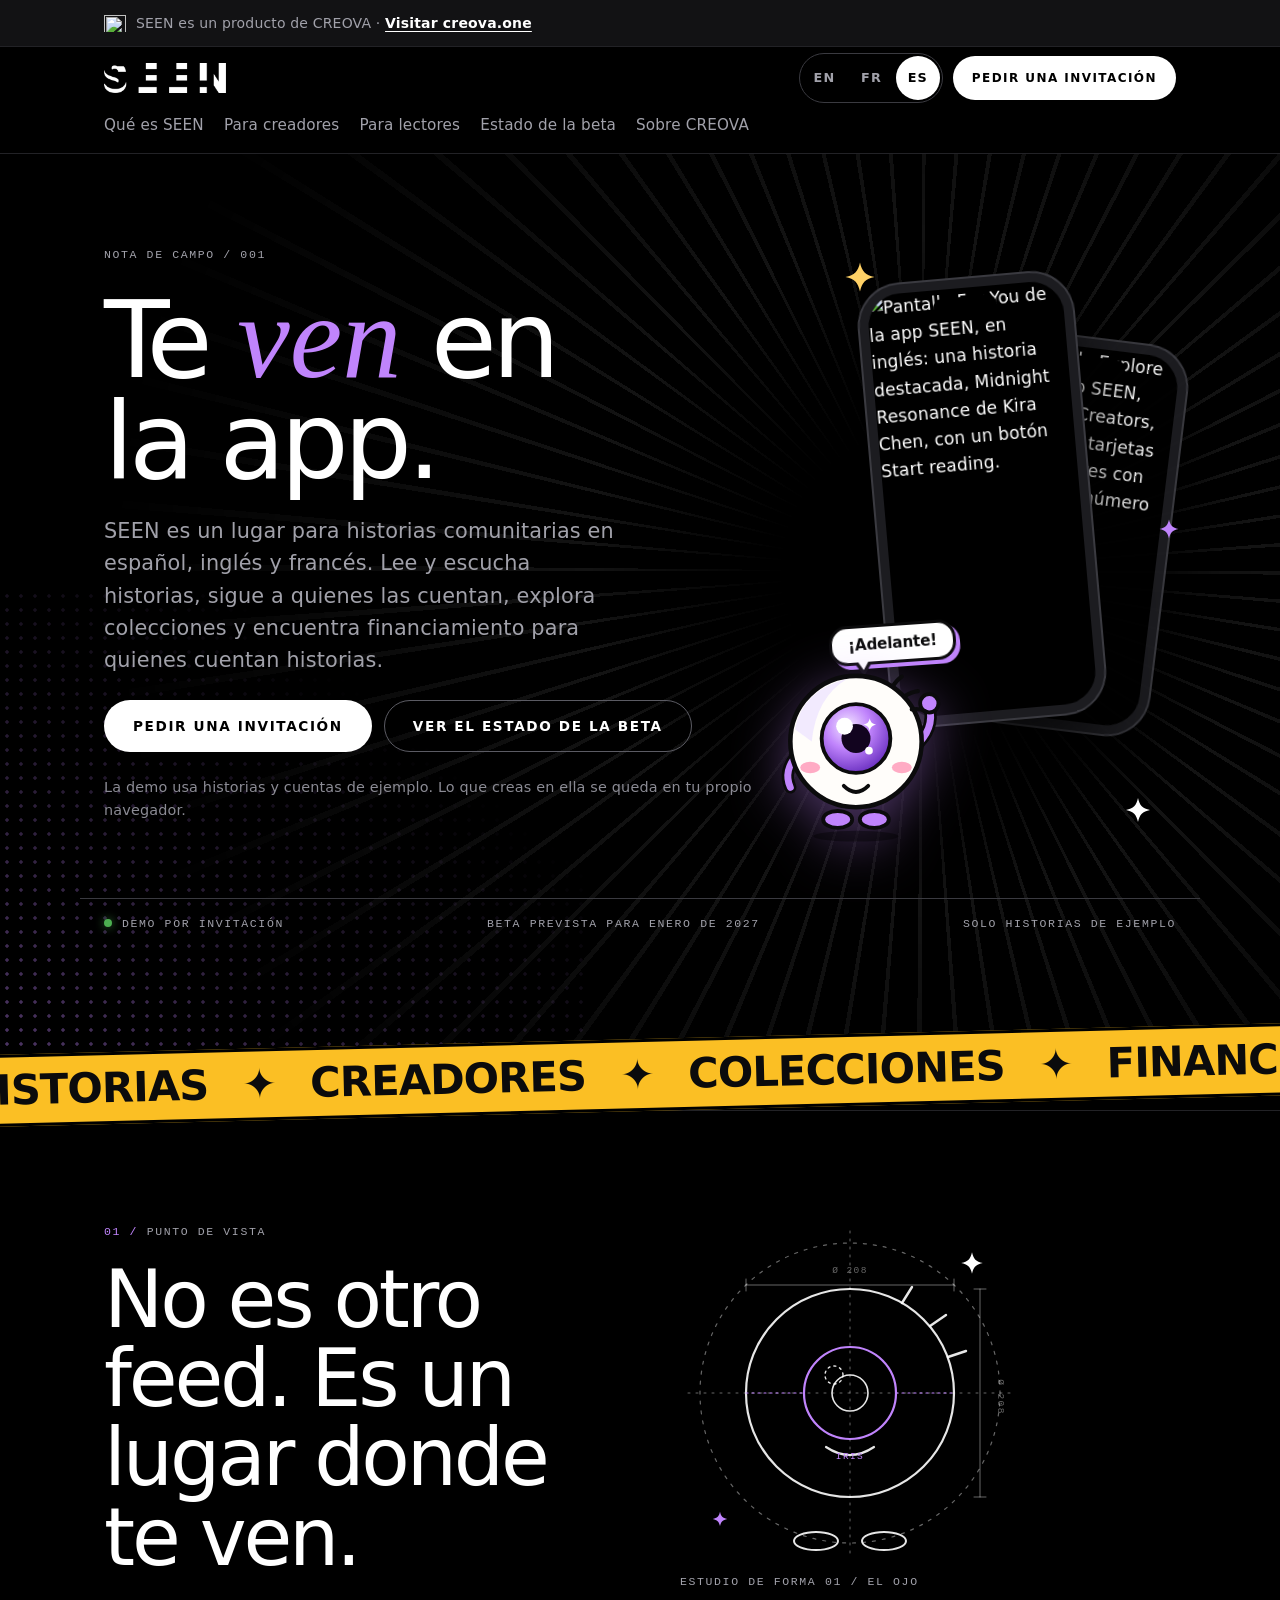
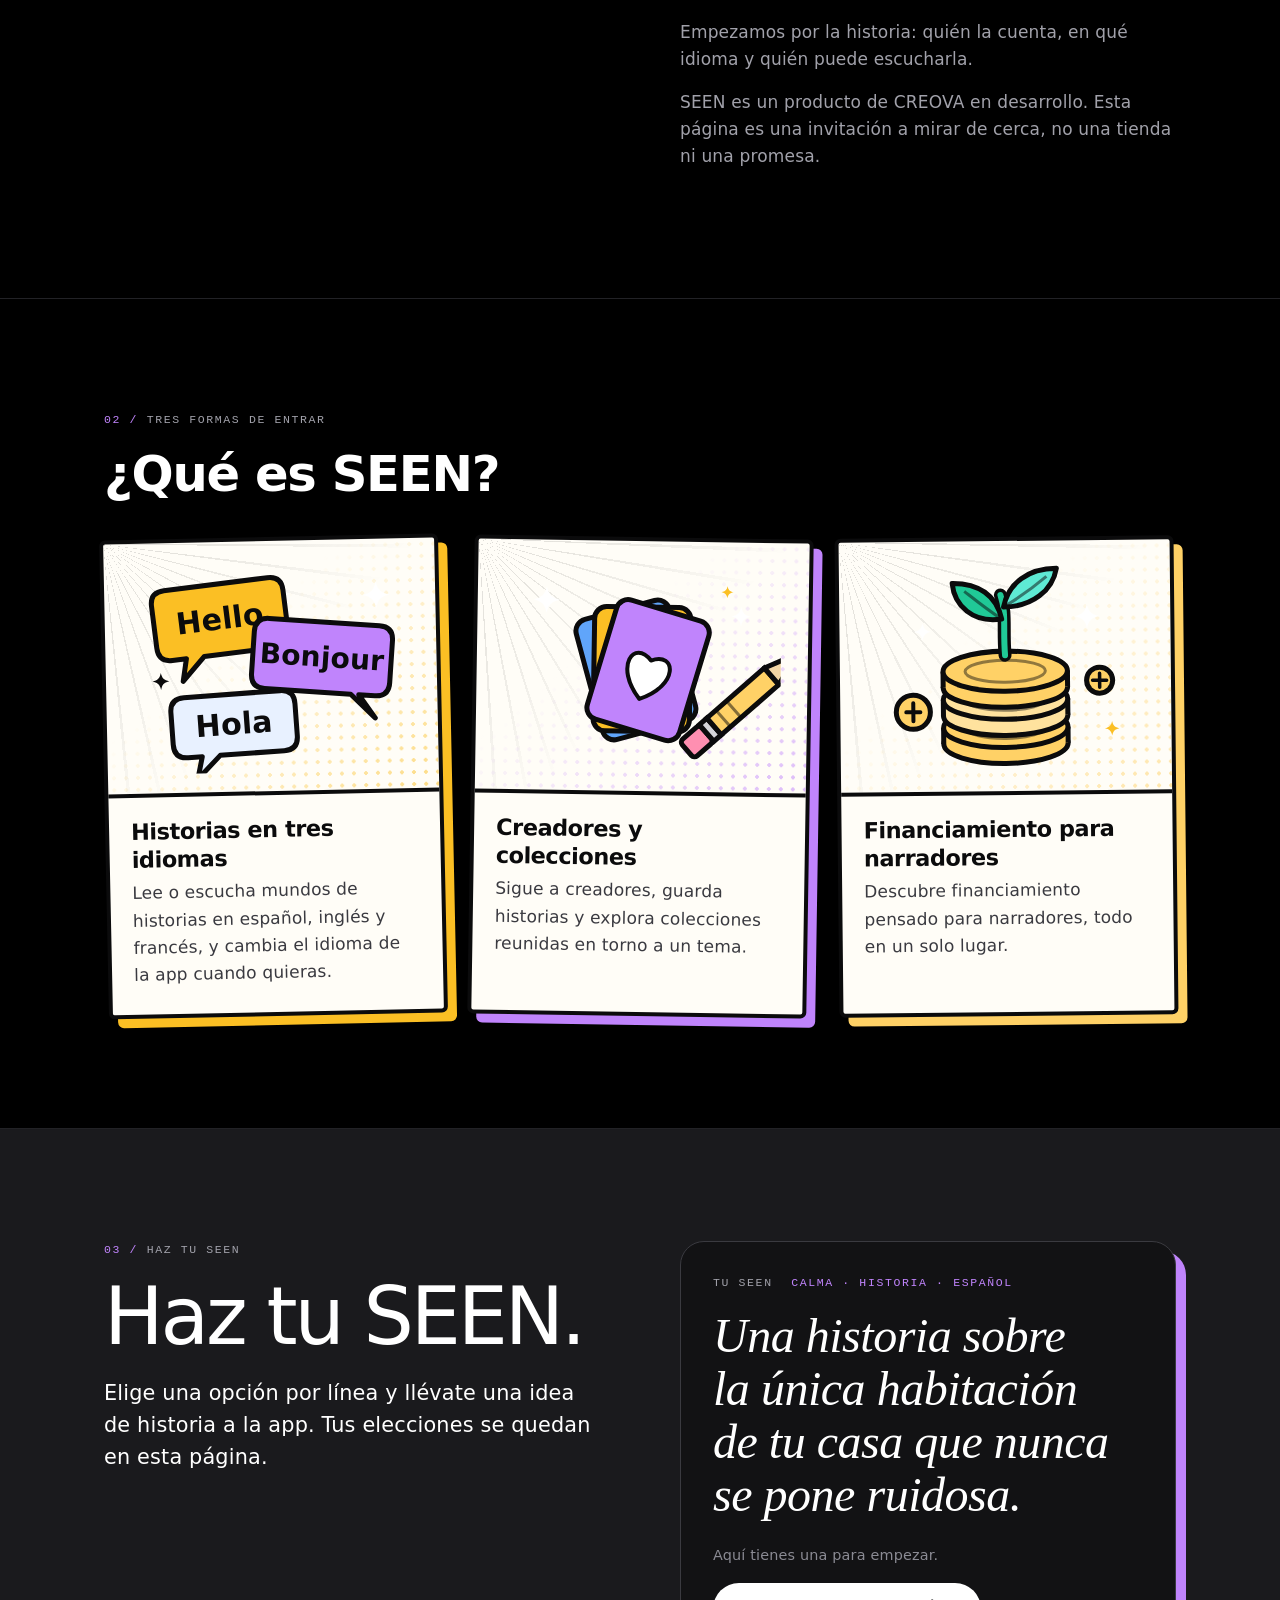
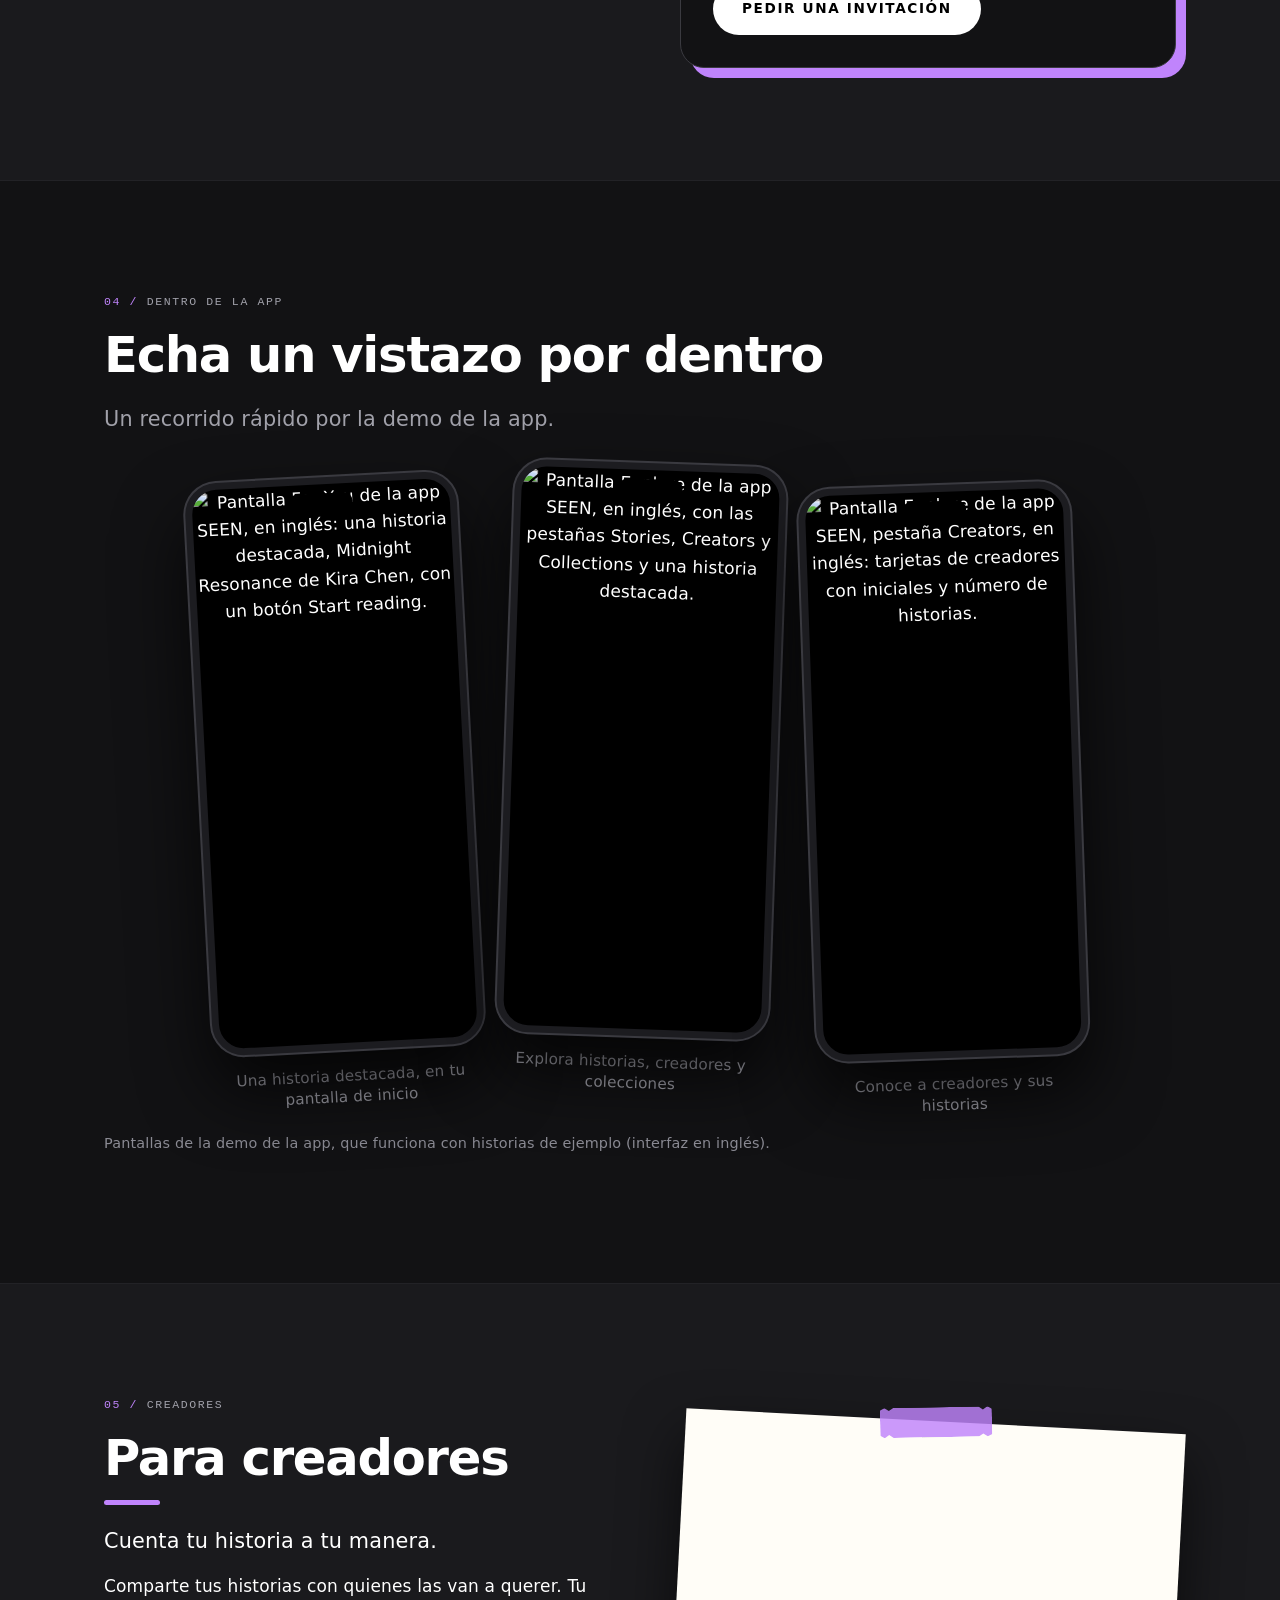
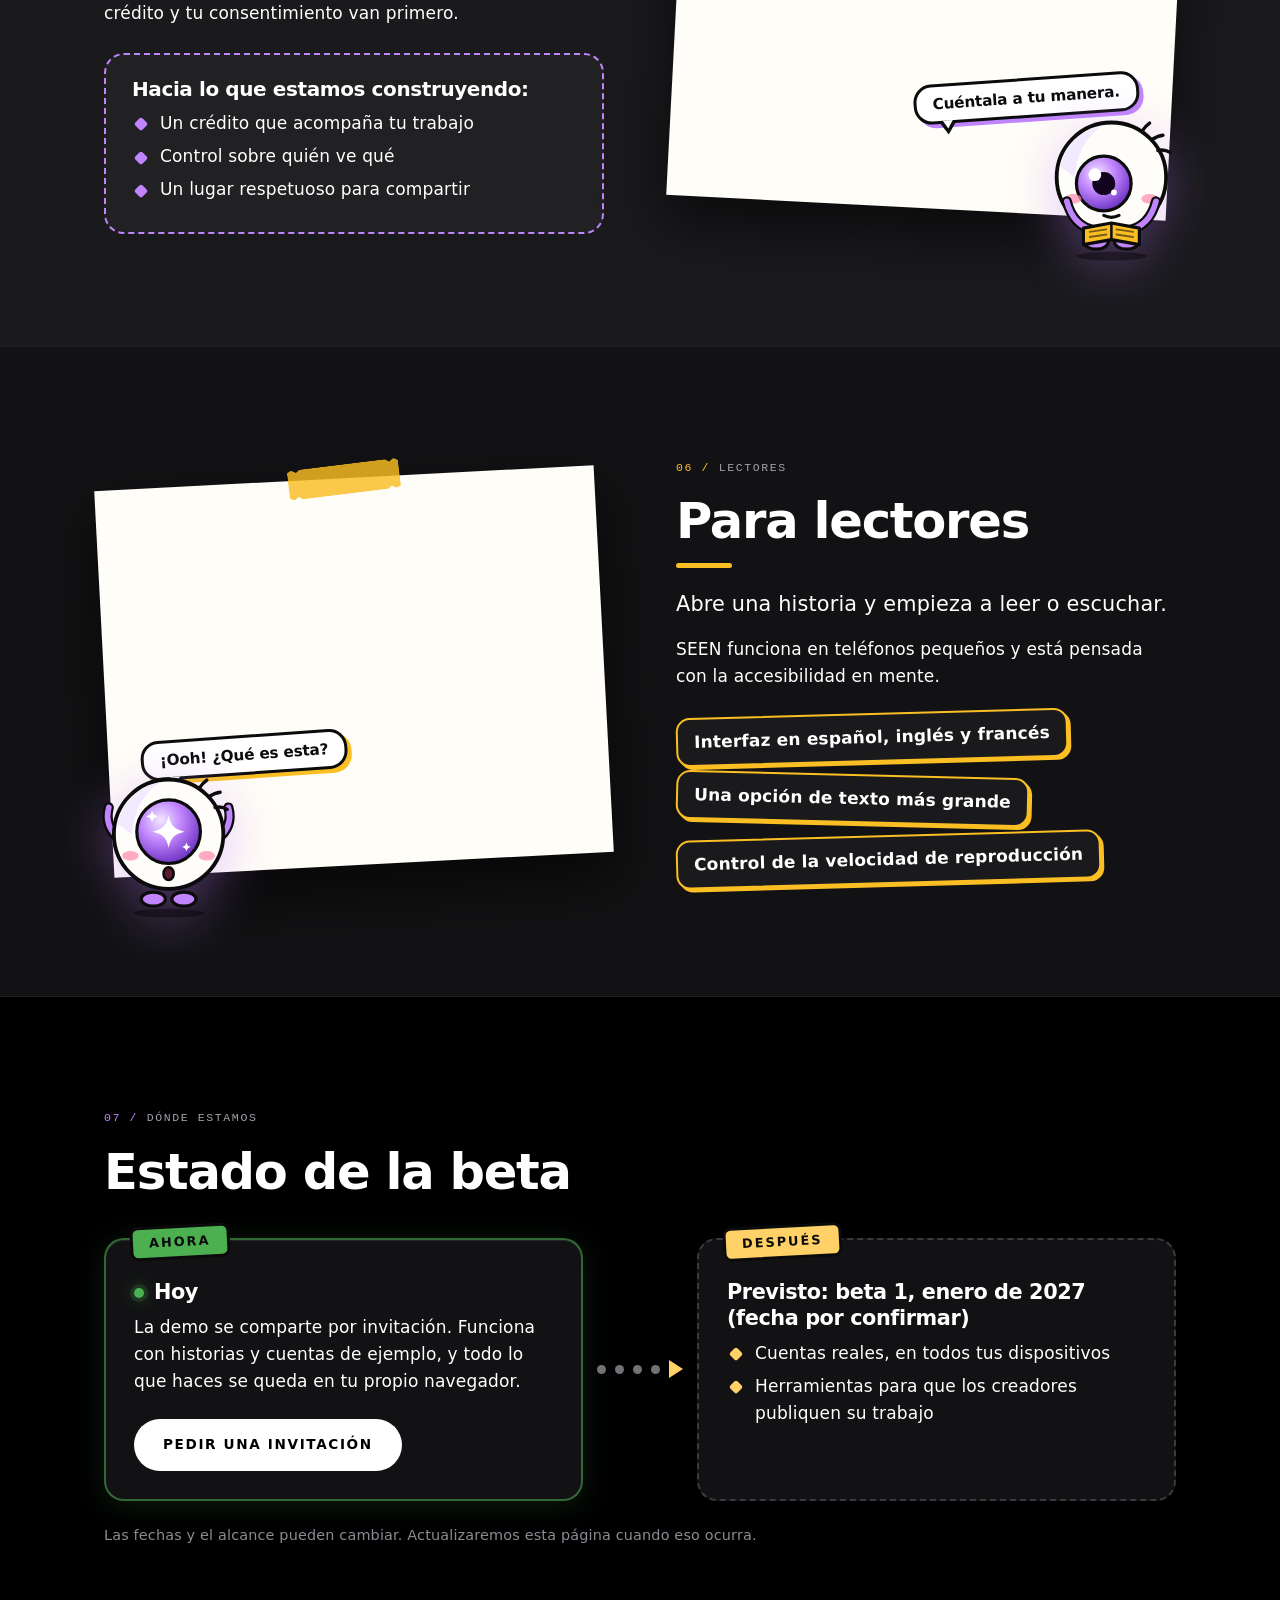
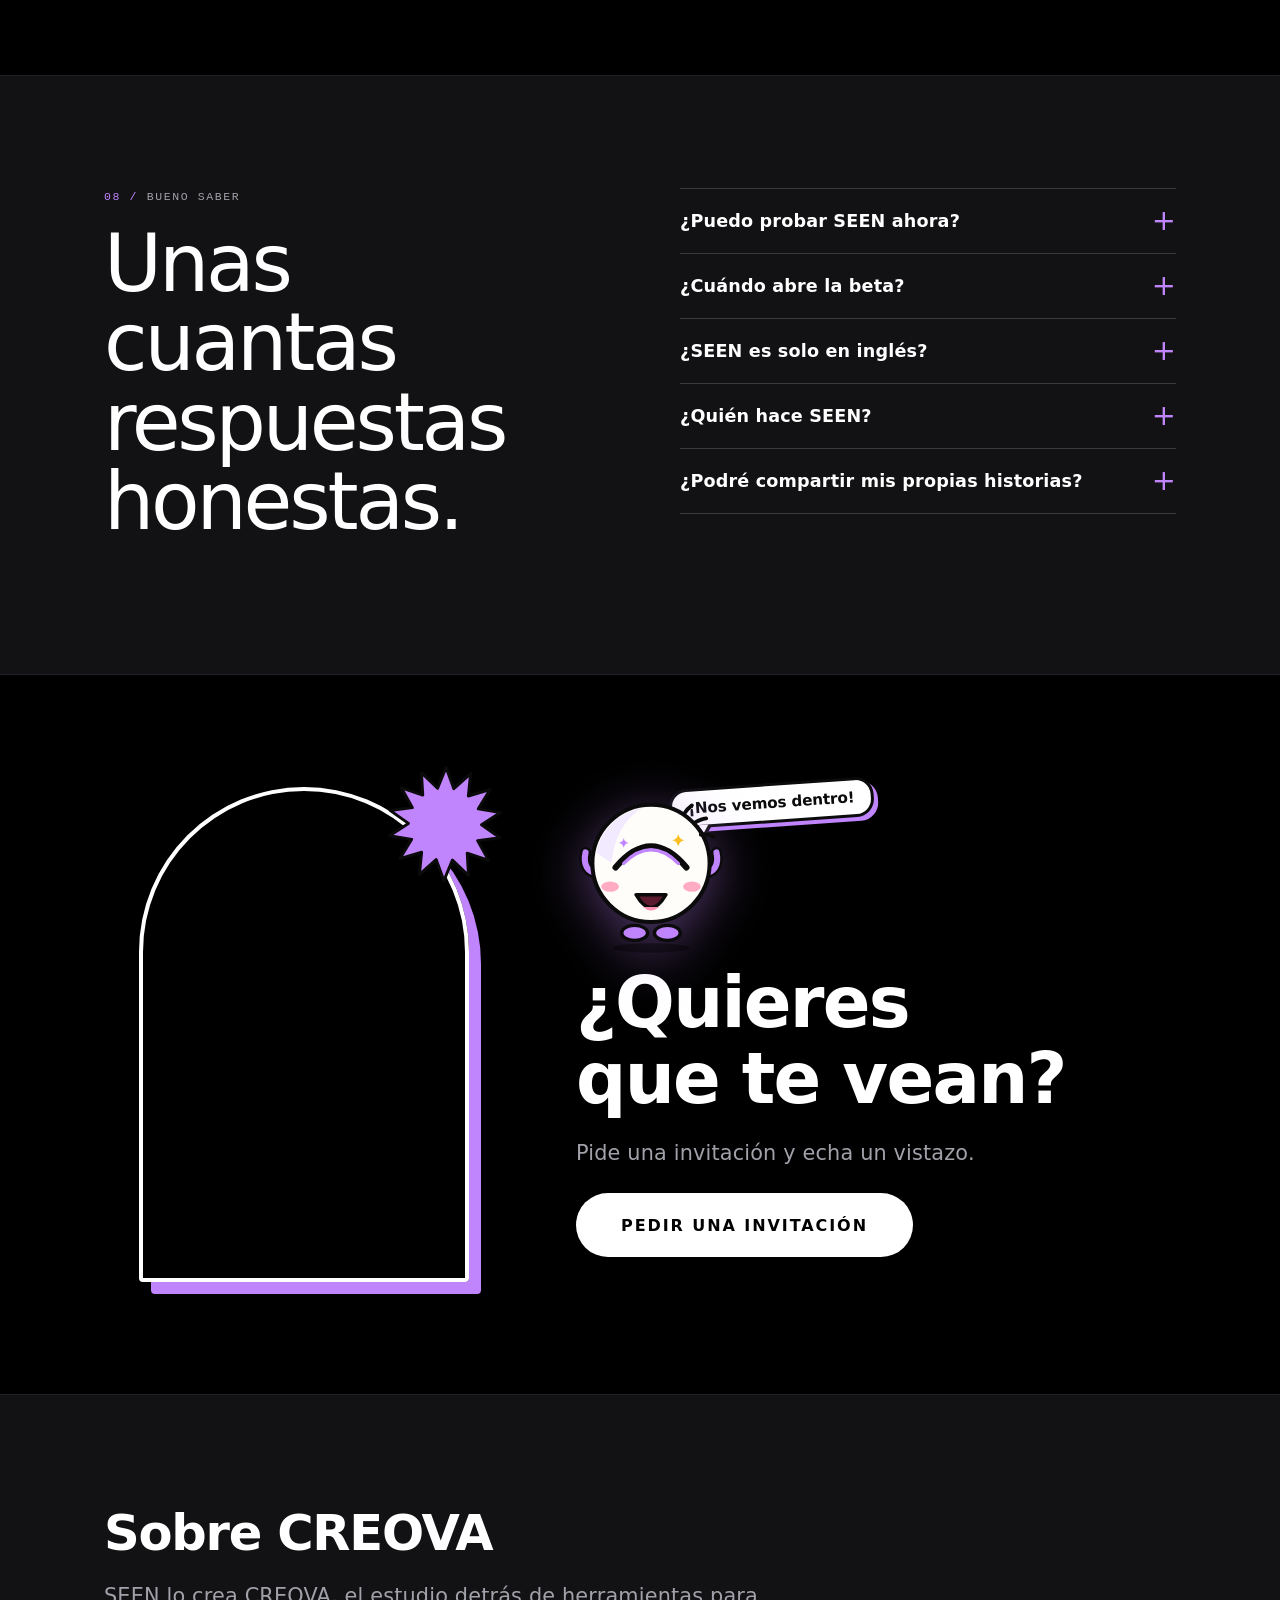
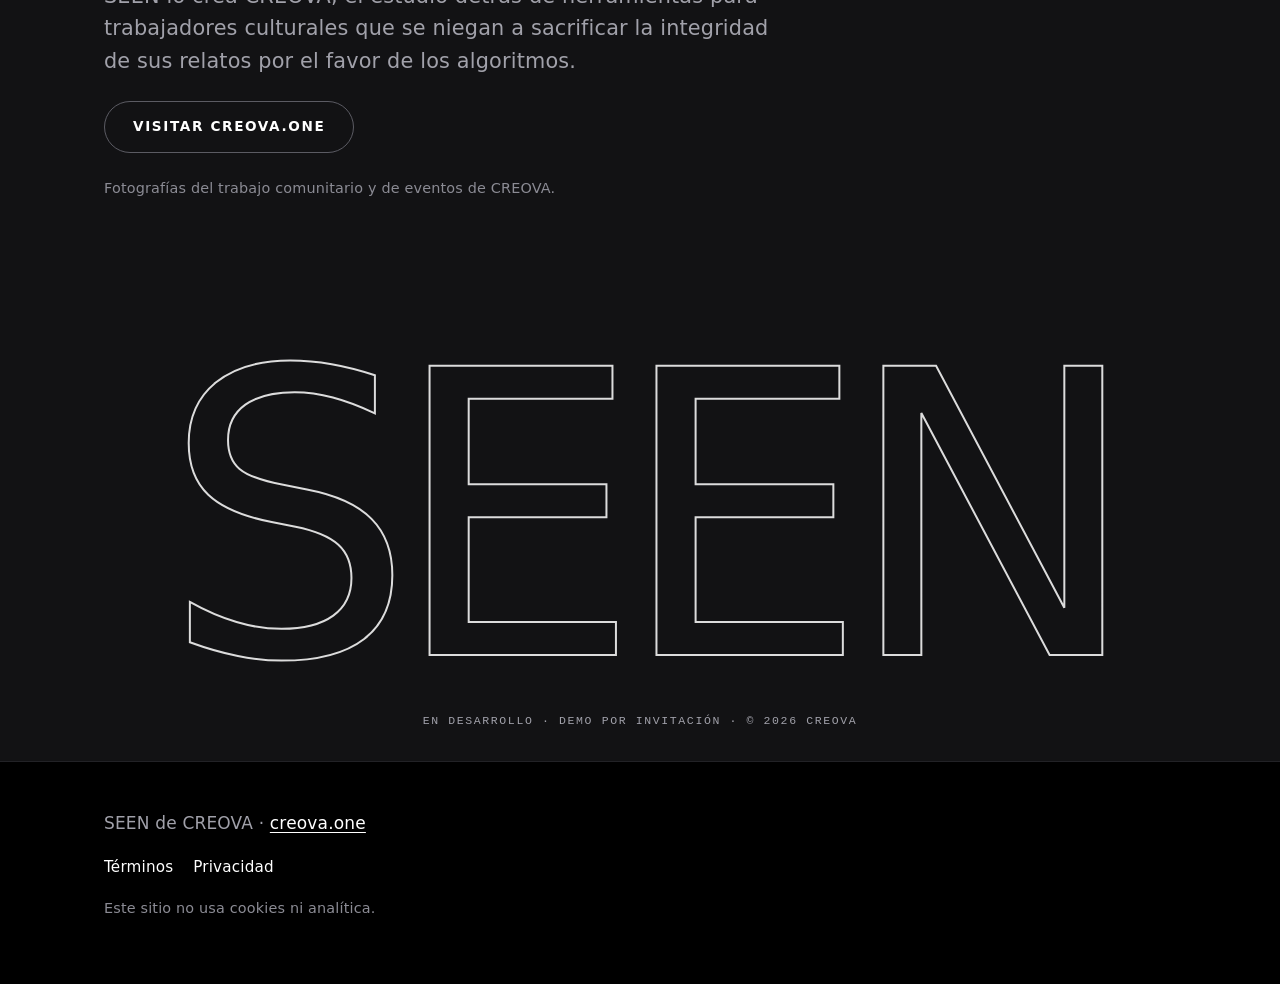
==== commit 5c31c356: "Publish SEEN website" ====
--- a/es/index.html
+++ b/es/index.html
@@ -28,6 +28,7 @@
     <script src="../site.js" defer></script>
   </head>
   <body>
+    <!--email_off-->
     <a class="skip" href="#main">Saltar al contenido</a>
     <div class="creova-bar">
       <div class="wrap bar-row">
@@ -37,7 +38,7 @@
     </div>
     <header class="site-header">
       <div class="wrap header-row">
-        <a class="wordmark" href="../es/" aria-label="SEEN">SEEN</a>
+        <a class="wordmark" href="../es/" aria-label="SEEN"><img src="../img/seen-wordmark.png" alt="" width="122" height="30" /></a>
         <div class="header-tools">
           <nav aria-label="Idioma">
             <ul class="pill"><li><a href="../" lang="en" hreflang="en" aria-label="English">EN</a></li><li><a href="../fr/" lang="fr" hreflang="fr" aria-label="Français">FR</a></li><li><span aria-current="true" lang="es" aria-label="Español">ES</span></li></ul>
@@ -350,5 +351,6 @@
         <p class="note">Este sitio no usa cookies ni analítica.</p>
       </div>
     </footer>
+    <!--/email_off-->
   </body>
 </html>
--- a/styles.css
+++ b/styles.css
@@ -55,7 +55,8 @@
 .bar-row img { flex-shrink: 0; }
 .site-header { position: sticky; top: 0; z-index: 10; background: rgba(0, 0, 0, 0.92); -webkit-backdrop-filter: blur(10px); backdrop-filter: blur(10px); border-bottom: 1px solid var(--border); }
 .header-row { display: flex; flex-wrap: wrap; align-items: center; justify-content: space-between; gap: 0 16px; padding-top: 6px; padding-bottom: 6px; }
-.wordmark { font-family: var(--font-display); font-weight: 700; letter-spacing: 0.35em; text-decoration: none; min-height: 44px; display: inline-flex; align-items: center; font-size: 1.1rem; }
+.wordmark { text-decoration: none; min-height: 44px; display: inline-flex; align-items: center; }
+.wordmark img { height: 30px; width: auto; display: block; }
 .header-tools { display: flex; align-items: center; gap: 10px; }
 .main-nav { order: 3; width: 100%; }
 @media (min-width: 900px) { .main-nav { order: 0; width: auto; } }
